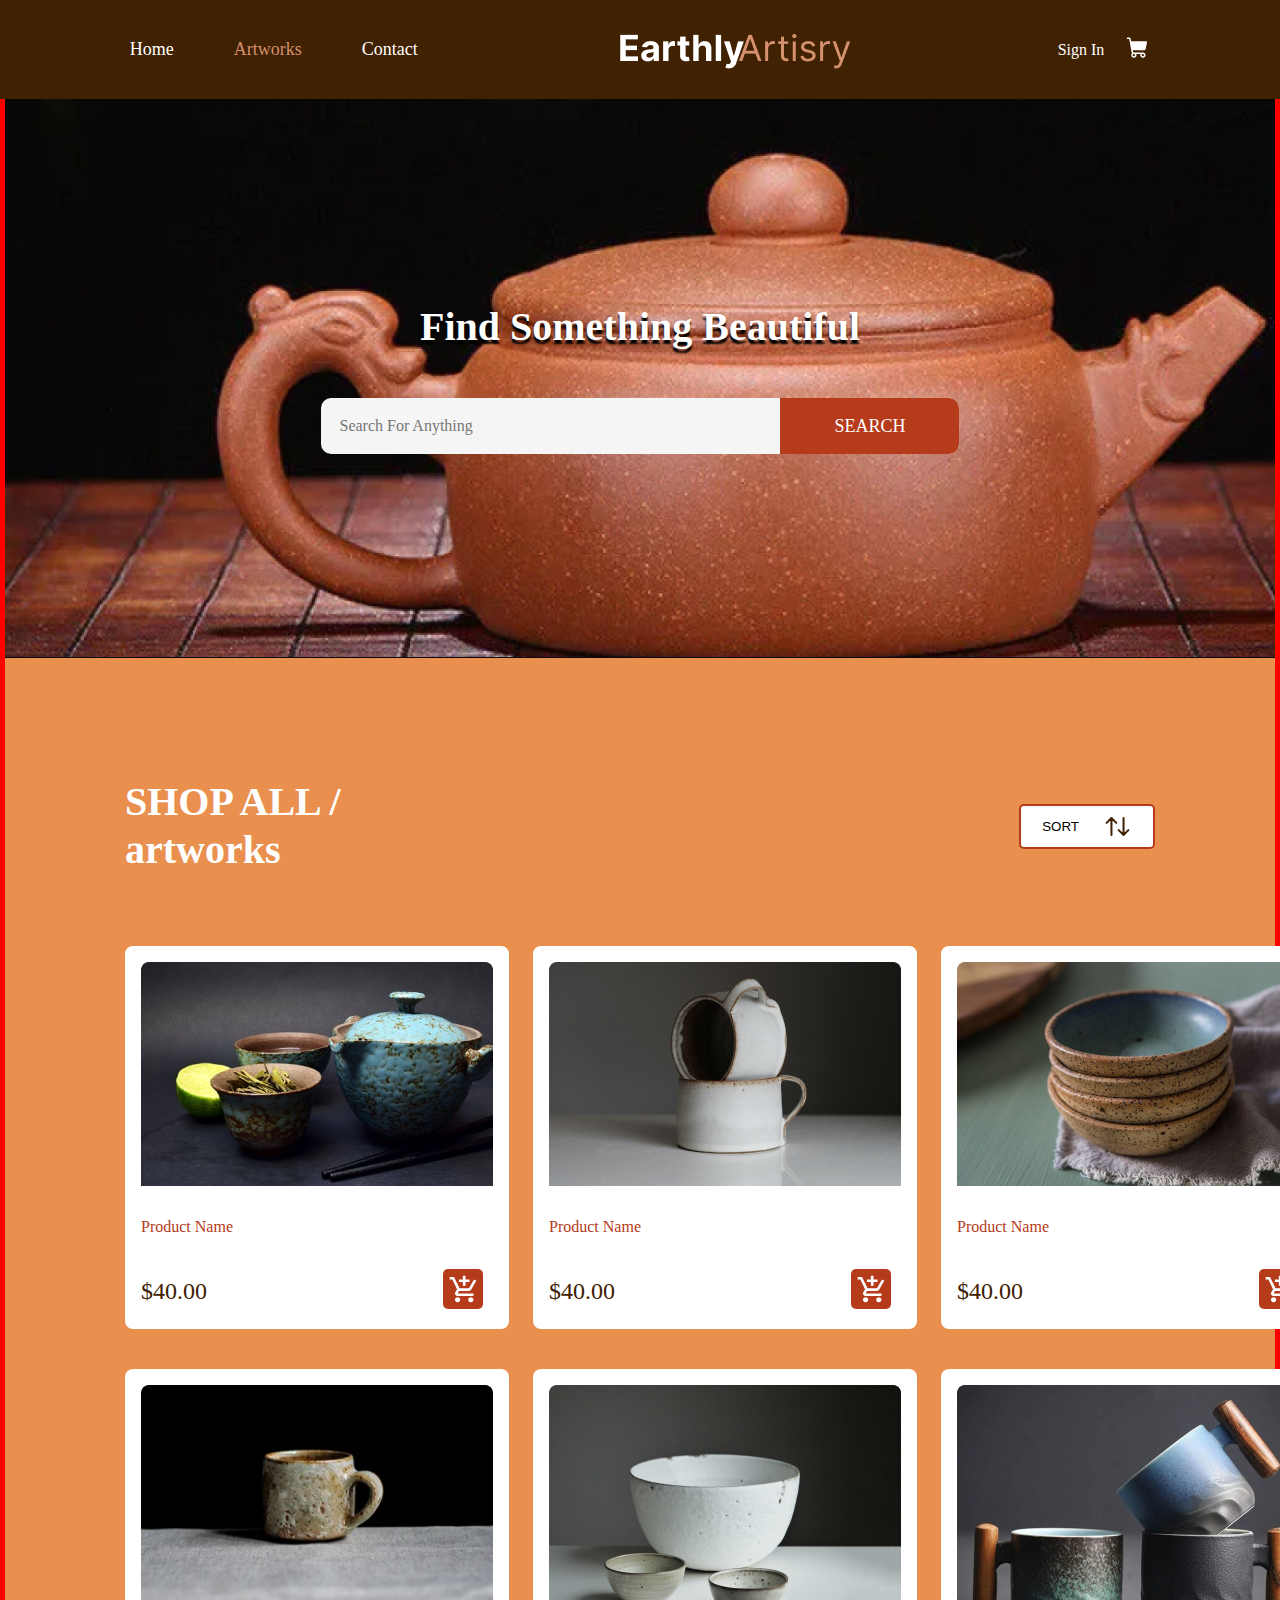
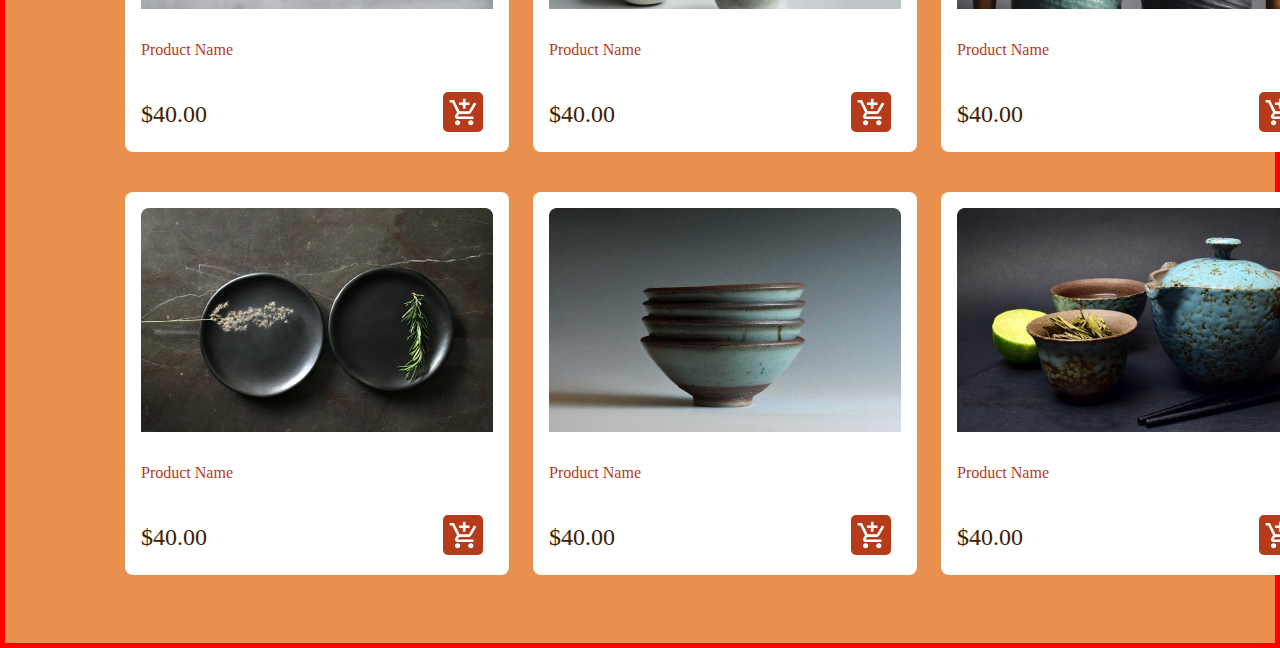
==== html/about.html @ 0e56a472 "later" ====
<!DOCTYPE html>
<html lang="en">
<head>
    <meta charset="UTF-8">
    <meta name="viewport" content="width=device-width, initial-scale=1.0">
    <title>Final assignment</title>
    <link rel="stylesheet" href="contact.html">
    <link rel="stylesheet" href="about.html">
    <link rel="stylesheet" href="../css/reset.css">
    <link rel="stylesheet" href="../css/styleshit.css">
    <link rel="stylesheet" href="../css/style.css">
    <link rel="stylesheet" href="../css/laptop.css">
    <link rel="stylesheet" href="../css/tablet.css">
    <link rel="stylesheet" href="../css/mobile.css">
</head>
<body>
    <div class="container">
        <!-- header  -->
        <header>
            <img class="header_icon" src="../image/charm_menu-hamburger.svg" alt="">
            <img class="header_icon1" src="../image/iconoir_xmark.svg" alt="">
             <nav class="header_nav">
            <ul class="header_ul">
                <li><a class="no_acteve" href="index.html">Home</a></li>
                <li><a class="acteve"  href="about.html">Artworks</a></li>
                <li><a class="no_acteve" href="contact.html">Contact</a></li>
            </ul>
            </nav>
            <a href="index.html">
                <img src="../image/logo.png" alt="">
            </a>
            <div class="header_div">
            <button class="header_button"> <a class="button_a" href="">Sign In</a></button>
            <a href="">
                <img  src="../image/ph_shopping-cart-fill.svg" alt="">
            </a>
            </div>
        </header>
        <!-- section 1 -->
        <section class="about_section1">
            <h2 class="about_section1_h">Find Something Beautiful</h2>
            <form class="about_section1_form" name="form" action="search" submit="" method="dialog">
                <input class="about_section1_input"  type="search" name="search" placeholder="Search For Anything">
                <button class="about_section1_button">SEARCH</button>
            </form>

        </section>
        <!-- section 2 -->
        <section  class="about_section2">
            <div class="about_section2_main_div">
            <h3 class="about_section2_h" >SHOP ALL / artworks</h3>
            <button class="about_section2_button">SORT <img src="../image/tabler_arrows-sort.svg" alt=""></button>
            </div>
            <div class="about_section2_divsection1">
                <div class="about_section2_div">
               <img src="../image/Rectangle 102.png" alt="">
               <h4 class="about_section2_h4">Product Name</h4>
               <figure class="about_section2_figure">
                <p class="about_section2_p">$40.00</p>
                <button class="about_section2_button1"><img src="../image/material-symbols_add-shopping-cart.svg" alt=""></button>
               </figure>
               </div>
               <div class="about_section2_div">
                <img src="../image/Rectangle 102 (1).png" alt="">
                <h4 class="about_section2_h4">Product Name</h4>
                <figure class="about_section2_figure">
                 <p class="about_section2_p">$40.00</p>
                 <button class="about_section2_button1"><img src="../image/material-symbols_add-shopping-cart.svg" alt=""></button>
                </figure>
                </div>
                <div class="about_section2_div">
                    <img src="../image/Rectangle 102 (2).png" alt="">
                    <h4 class="about_section2_h4">Product Name</h4>
                    <figure class="about_section2_figure">
                     <p class="about_section2_p">$40.00</p>
                     <button class="about_section2_button1"><img src="../image/material-symbols_add-shopping-cart.svg" alt=""></button>
                    </figure>
                    </div>
            </div>
            <div class="about_section2_divsection1">
                <div class="about_section2_div">
                    <img src="../image/Rectangle 102 (3).png" alt="">
                    <h4 class="about_section2_h4">Product Name</h4>
                    <figure class="about_section2_figure">
                     <p class="about_section2_p">$40.00</p>
                     <button class="about_section2_button1"><img src="../image/material-symbols_add-shopping-cart.svg" alt=""></button>
                    </figure>
                    </div>
                    <div class="about_section2_div">
                        <img src="../image/Rectangle 102 (4).png" alt="">
                        <h4 class="about_section2_h4">Product Name</h4>
                        <figure class="about_section2_figure">
                         <p class="about_section2_p">$40.00</p>
                         <button class="about_section2_button1"><img src="../image/material-symbols_add-shopping-cart.svg" alt=""></button>
                        </figure>
                        </div>
                        <div class="about_section2_div">
                            <img src="../image/Rectangle 102 (5).png" alt="">
                            <h4 class="about_section2_h4">Product Name</h4>
                            <figure class="about_section2_figure">
                             <p class="about_section2_p">$40.00</p>
                             <button class="about_section2_button1"><img src="../image/material-symbols_add-shopping-cart.svg" alt=""></button>
                            </figure>
                            </div>
            </div>
            <div class="about_section2_divsection1">
                <div class="about_section2_div">
                    <img src="../image/Rectangle 102 (6).png" alt="">
                    <h4 class="about_section2_h4">Product Name</h4>
                    <figure class="about_section2_figure">
                     <p class="about_section2_p">$40.00</p>
                     <button class="about_section2_button1"><img src="../image/material-symbols_add-shopping-cart.svg" alt=""></button>
                    </figure>
                    </div>
                    <div class="about_section2_div">
                        <img src="../image/Rectangle 102 (7).png" alt="">
                        <h4 class="about_section2_h4">Product Name</h4>
                        <figure class="about_section2_figure">
                         <p class="about_section2_p">$40.00</p>
                         <button class="about_section2_button1"><img src="../image/material-symbols_add-shopping-cart.svg" alt=""></button>
                        </figure>
                        </div>
                        <div class="about_section2_div">
                            <img src="../image/Rectangle 102 (8).png" alt="">
                            <h4 class="about_section2_h4">Product Name</h4>
                            <figure class="about_section2_figure">
                             <p class="about_section2_p">$40.00</p>
                             <button class="about_section2_button1"><img src="../image/material-symbols_add-shopping-cart.svg" alt=""></button>
                            </figure>
                            </div>
            
            
        </section>
    </div>
</body>
</html>
---- css/style.css ----
.container{
    max-width: 1440px;
    width: 100%;
    margin: auto;
    border: 5px solid red;
}
/* header  */
header{
    display: flex;
width: 100%;
background: #402101;
backdrop-filter: blur(4px);
justify-content: center;
align-items: center;
padding: 26px 120px;
gap: 279px;
position: fixed;
left: 50%;
transform: translateX(-50%);
top: 0;
max-width: inherit;
width: inherit;
z-index: 5;
}
.header_icon{
    display: none;
}
.header_icon1{
    display: none;
}

.header_nav{
    display: flex;
}
.header_ul{
    display: flex;
    column-gap: 60px;
}
.acteve{
    color: #D5906E;
font-family: Inter;
font-size: 18px;
font-style: normal;
font-weight: 400;
line-height: normal;
}
.no_acteve{
    color: #FFF;
font-family: Inter;
font-size: 18px;
font-style: normal;
font-weight: 400;
line-height: normal;
}
.header_div{
    display: flex;
    align-items: center;
    column-gap: 16px;
}
.header_button{
    border: none;
    background: #402101;
backdrop-filter: blur(4px);
}
.button_a{
    color: #FFF;
font-family: Inter;
font-size: 16px;
font-style: normal;
font-weight: 400;
line-height: normal;
}
/* section 1 */
.section1{
    margin-top: 93px;
    background-image: url(../image/cover1.png);
    width: 100%;
    height: 560px;
    display: flex;
    align-items: center;
    justify-content: center;
    flex-direction: column;
    row-gap: 60px;
}
.section_h{
    color: #FFF;
text-shadow: 4px 4px 2px #581504;
font-family: Inter;
font-size: 40px;
font-style: normal;
font-weight: 700;
line-height: 48px; /* 120% */
}
.section_button{
    display: flex;
width: 168px;
height: 48px;
padding: 12px 45px;
border-radius: 10px;
border: 2px solid #B53B1B;
background: #FFF;
box-shadow: 0px 4px 4px 0px #581504;
color: #B53B1B;
font-family: Inter;
font-size: 16px;
font-style: normal;
font-weight: 400;
line-height: 24px; /* 150% */
}
/* section 2 */
.section2{
    display: flex;
width: 100%;
height: 664px;
padding: 120px 426px;
justify-content: center;
align-items: center;
flex-shrink: 0;
background: #EA904F;
flex-direction: column;
gap: 24px;
}
.section2_main_div{
    display: flex;
    gap: 24px;
}
.section2_div{
    display: flex;
    position: relative;
    justify-content: center;
    align-items: center;
    column-gap: 24px;
}
.section2_button{
    position: absolute;
    display: inline-flex;
    padding: 8px 30px;
    justify-content: center;
    /* align-items: center; */
    border: none;
    border-radius: 8px;
    background: #FFF;
    color: #B53B1B;
    font-family: Inter;
    font-size: 18px;
    font-style: normal;
    font-weight: 700;
    line-height: 26px; 
}
.section_div1{
    display: flex;
    gap: 24px;
}
/* section 3 */
.section3{
    width: 100%;
    height: 642px;
    flex-shrink: 0;
    background: #402101;
    padding: 120px;
    
}
.section3_main_div{
    display: flex;
    column-gap: 24px;
    margin-top: 40px;
}
.section3_main_h{
    color: #FFF;
font-family: Inter;
font-size: 40px;
font-style: normal;
font-weight: 700;
line-height: 48px;
display: flex; 
justify-content: center;
}
.section3_div{
    display: flex;
width: 282px;
padding: 16px;
flex-direction: column;
justify-content: center;
align-items: flex-start;
gap: 16px;
border-radius: 8px;
background: #FFF;
}
.section3_h{
    color: #B53B1B;
font-family: Inter;
font-size: 18px;
font-style: normal;
font-weight: 700;
line-height: 26px;
}
.section3_figure{
    display: flex;
    justify-content: center;
    align-items: center;
    column-gap: 132px;
}
.section3_p{
    color: #B53B1B;
font-family: Inter;
font-size: 16px;
font-style: normal;
font-weight: 400;
line-height: 19px;
display: inline-flex; 
}
.section3_button{
    display: inline-flex;
padding: 6px 19px;
border-radius: 8px;
background: #B53B1B;
border: none;
color: #FFF;
font-family: Inter;
font-size: 12px;
font-style: normal;
font-weight: 400;
line-height: 20px; 
}
/* section 4 */
.section4{
    background-image:url(../image/Rectangle\ 98.png) ;
    width: 100%;
    height: 480px;
    display: flex;
    align-items: center;
    justify-content: center;
    flex-direction: column;
    row-gap: 56px;
}
.section4_h{
    color: #FFF;
text-shadow: 0px 4px 4px #402101;
font-family: Inter;
font-size: 40px;
font-style: normal;
font-weight: 700;
line-height: normal;
}
.section4_form{
    display: flex;
    align-items: center;
}
.section4_input{
    display: flex;
width: 331px;
height: 56px;
padding: 19px 208px 18px 16px;
align-items: center;
    border-radius: 10px 0px 0px 10px;
    background: #D5906E;
    border: none;
}
.section4_button{
    display: flex;
    height: 56px;
    padding: 17px 25px 17px 26px;
    justify-content: center;
    align-items: center;
    border-radius: 0px 10px 10px 0px;
    background: #FFF;
    border: none;
}
/* footer  */
footer{
    display: inline-flex;
    width: 100%;
padding: 80px 120px;
justify-content: center;
align-items: flex-start;
gap: 311px;
background: #402101;
}
.footer_h{
    color: #FFF;
font-family: Inter;
font-size: 18px;
font-style: normal;
font-weight: 400;
line-height: 26px;
}
.footer_li_a{
    color: #FFF;
font-family: Rubik;
font-size: 16px;
font-style: normal;
font-weight: 300;
line-height: 24px; 
column-gap: 16px;
}
.logo_div{
    margin-top: 32px;
    gap: 24px;
}
.location_ul{
    display: flex;
    flex-direction: column;
    justify-content: center;
    gap: 19px;
}
.footer_ul_li{
    color: #FFF;
    font-family: Rubik;
    font-size: 16px;
    font-style: normal;
    font-weight: 300;
    line-height: 24px;  
}
/* about html  */
/* section 1 */
.about_section1{
    background-image: url(../image/Rectangle\ 107.png);
    width: 100%;
    height: 560px;
    margin-top: 93px;
    display: flex;
    align-items: center;
    justify-content: center;
    flex-direction: column;
    row-gap: 47px;

}
.about_section1_h{
    color: #FFF;
text-shadow: 0px 4px 2px #000;
font-family: Inter;
font-size: 40px;
font-style: normal;
font-weight: 700;
line-height: 48px; 
}
.about_section1_form{
    display: flex;
height: 56px;
padding-left: 16px;
justify-content: flex-end;
align-items: center;
gap: 239px;
border-radius: 10px;
background: #F5F5F5;
}
.about_section1_input{
    border: none;
    background: #F5F5F5;
    color: rgba(213, 144, 110, 0.52);
    font-family: Inter;
    font-size: 16px;
    font-style: normal;
    font-weight: 400;
    line-height: 24px; 
}
.about_section1_button{
    display: flex;
height: 56px;
padding: 15px 53px 15px 54px;
justify-content: center;
align-items: center;
border-radius: 0px 10px 10px 0px;
background: #B53B1B;
border: none;
color: #FFF;
font-family: Inter;
font-size: 18px;
font-style: normal;
font-weight: 400;
line-height: 26px;
}
/* section 2 */
.about_section2{
    width: 100%;
    height: 1585px;
    padding: 120px;
    /* flex-direction: column;
    justify-content: center;
    align-items: center; */
    background: #EA904F;
    gap: 24px;
}
.about_section2_divsection1{
    display: flex;
    column-gap: 24px;
    margin-top: 40px;
}

.about_section2_main_div{
    display: flex;
    justify-content: center;
    align-items: center;
    column-gap: 631px;
    margin-bottom: 72px;
}
.about_section2_h{
    color: #FFF;
font-family: Inter;
font-size: 40px;
font-style: normal;
font-weight: 700;
line-height: 48px; 
}
.about_section2_button{
    display: flex;
width: 160px;
height: 45px;
padding: 8px 21px;
justify-content: center;
align-items: center;
column-gap: 24px;
border-radius: 5px;
border: 2px solid #B53B1B;
background: #FFF;
}
.about_section2_div{
    display: flex;
width: 384px;
padding: 16px;
flex-direction: column;
justify-content: center;
align-items: flex-start;
gap: 16px;
border-radius: 8px;
background: #FFF;
}
.about_section2_h4{
    color: #B53B1B;
font-family: Inter;
font-size: 16px;
font-style: normal;
font-weight: 400;
line-height: normal;
margin-top: 16px;
}
.about_section2_figure{
    display: flex;
    align-items: center;
    margin-top: 16px;
    column-gap: 230px;
}
.about_section2_p{
    color: #402101;
    font-family: Inter;
    font-size: 24px;
    font-style: normal;
    font-weight: 400;
    line-height: 32px;
}
.about_section2_button1{
    background: none;
    border: none;
}
---- css/laptop.css ----
@media( max-width: 1419px){
    header{
        gap:250px;
        padding: 26px 90px;
    }
}
@media( max-width: 1340px){
    header{
        gap:200px;
        padding: 26px 32px;
    }
    .section3{
        overflow-x: scroll;
    }
    footer{
        gap: 200px;
        padding: 80px 32px;
    }
}
@media( max-width: 1088px){
    header{
        gap: 170px;
    }
}

@media( max-width: 1025px){
   header{
    gap: 159px;
    padding: 26px 32px;
   }
}
@media( max-width: 1003px){
    header{
        gap: 80px;
    }
    footer{
        gap: 80px;
      
    }
}
@media( max-width: 864px){
    .header_nav{
        display: none;
        
    }
    .header_icon{
        display: flex;
    }
.section2{
    padding: 120px 280px;
}
}
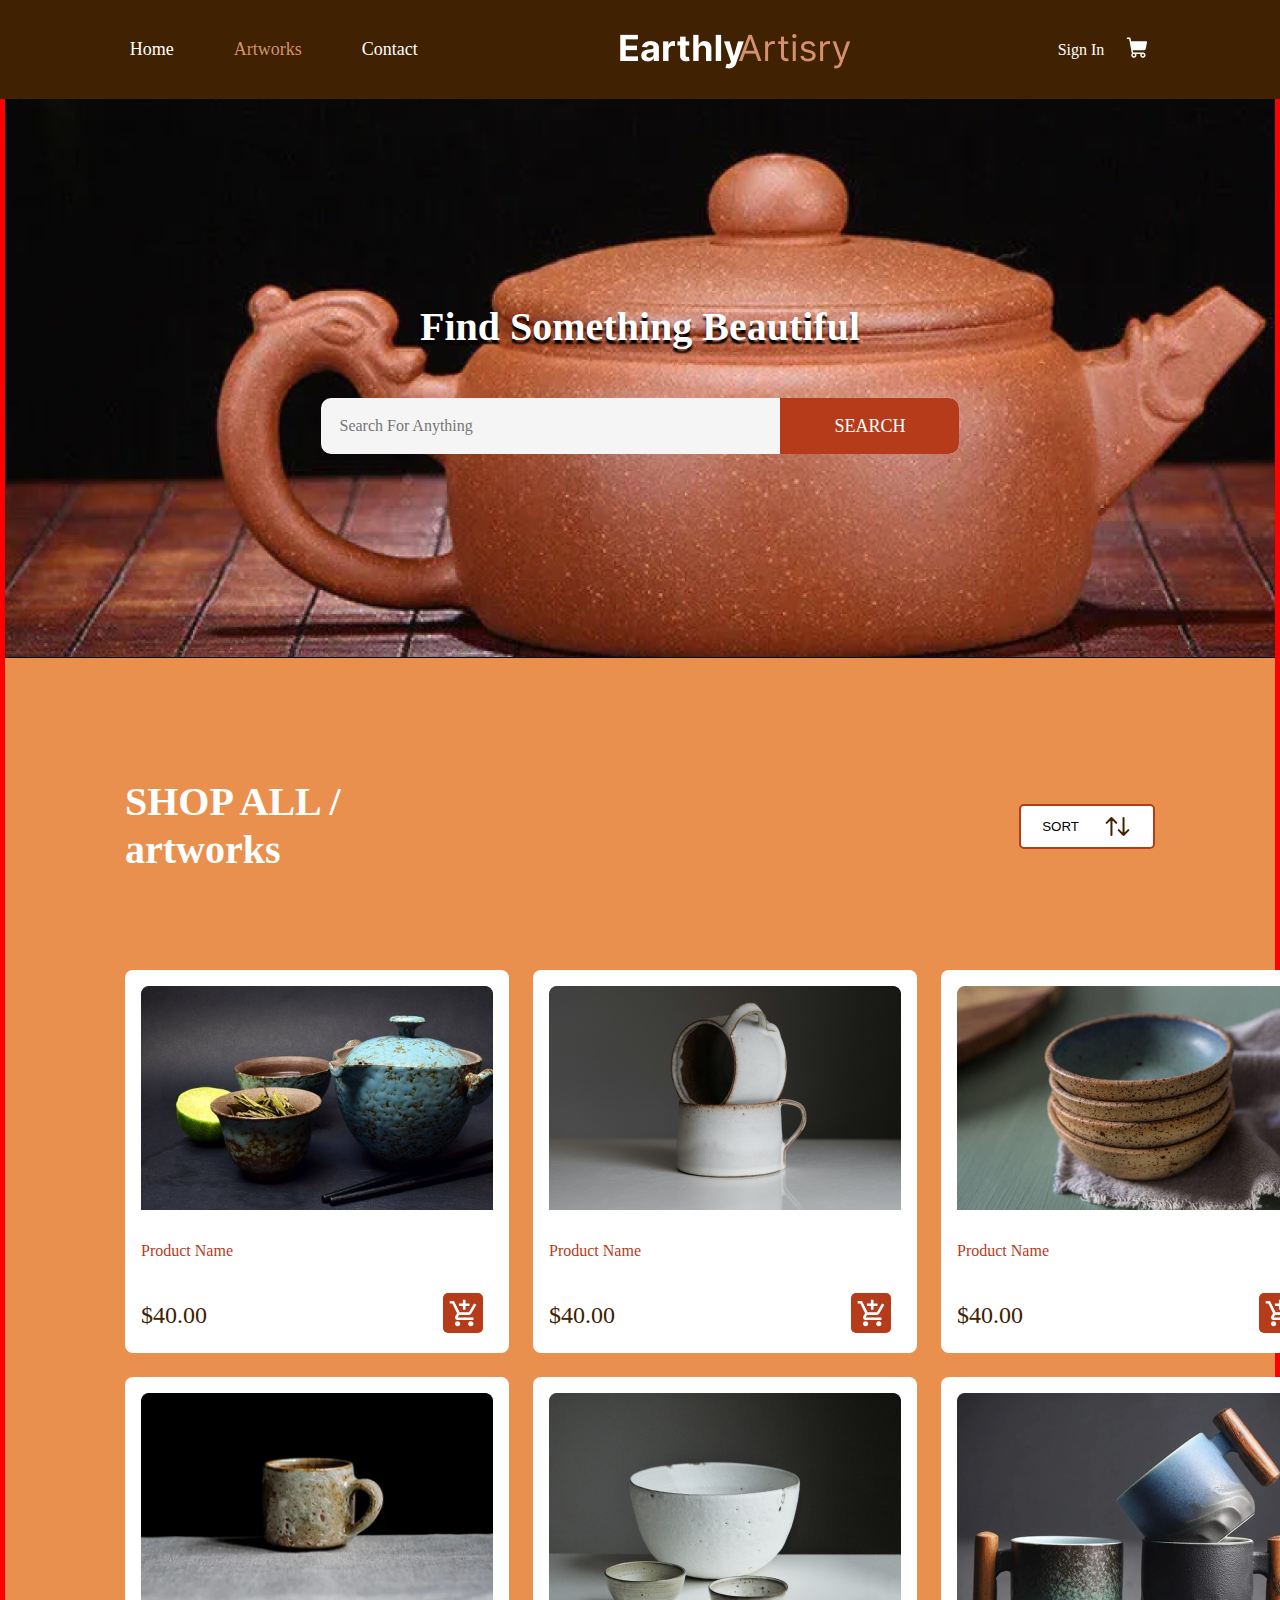
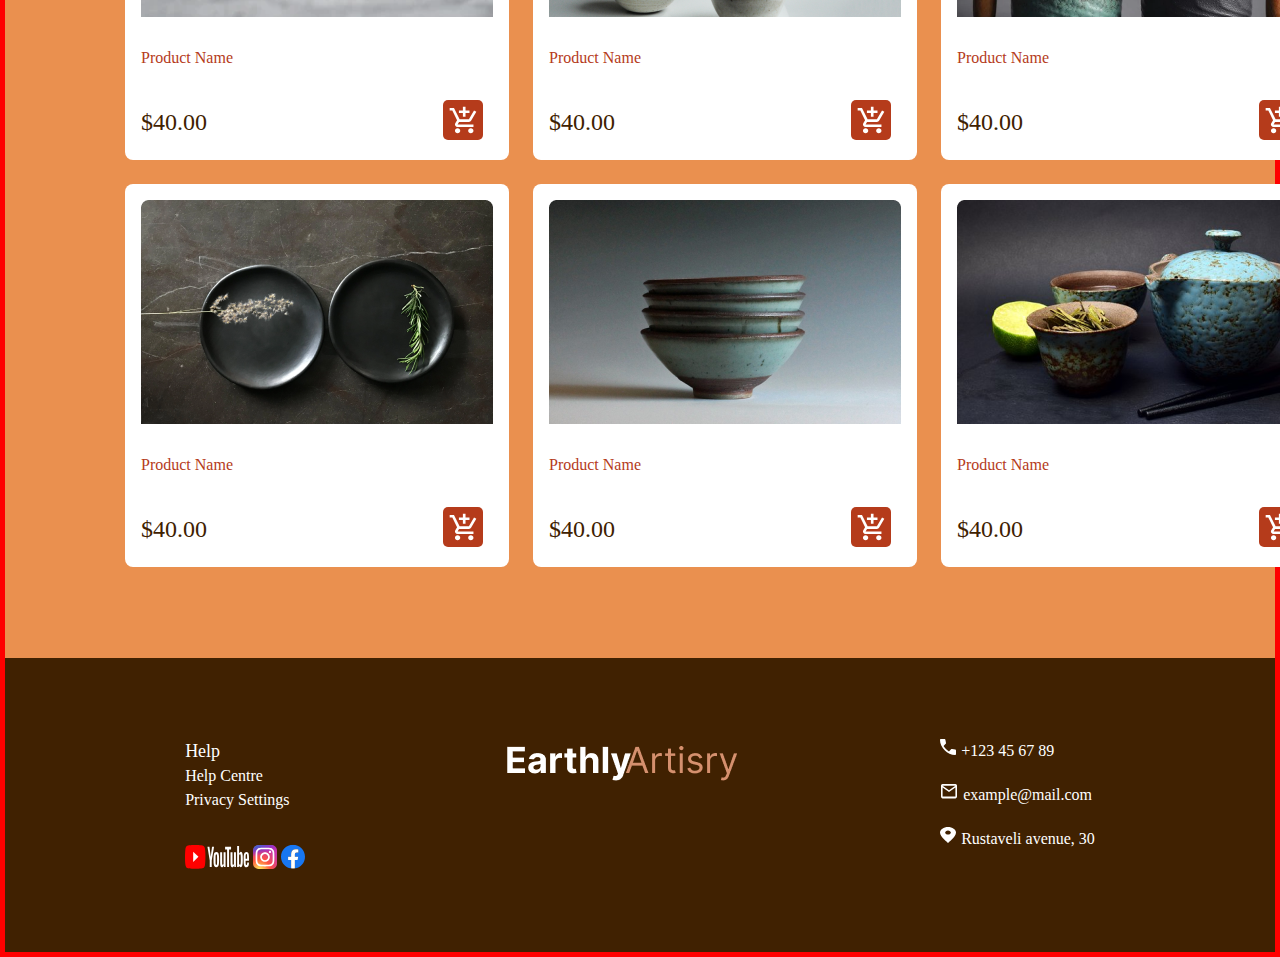
==== commit ed50c3ca: "later" ====
--- a/html/about.html
+++ b/html/about.html
@@ -4,6 +4,7 @@
     <meta charset="UTF-8">
     <meta name="viewport" content="width=device-width, initial-scale=1.0">
     <title>Final assignment</title>
+    <link rel="icon" href="../image/Rectangle 104.png">
     <link rel="stylesheet" href="contact.html">
     <link rel="stylesheet" href="about.html">
     <link rel="stylesheet" href="../css/reset.css">
@@ -128,9 +129,35 @@
                              <button class="about_section2_button1"><img src="../image/material-symbols_add-shopping-cart.svg" alt=""></button>
                             </figure>
                             </div>
+                            
+                            
+                            
             
             
         </section>
+        <!-- footer -->
+        <footer>
+            <div>
+            <h3 class="footer_h">Help</h3>
+            <ul >
+                <li><a href="" class="footer_li_a">Help Centre</a></li>
+                <li><a href="" class="footer_li_a">Privacy Settings</a></li>
+            </ul>
+            <div class="logo_div">
+            <a href="https://www.youtube.com/" target="_blank"><img src="../image/logos_youtube.svg" alt=""></a>
+            <a href="https://www.instagram.com/" target="_blank"><img src="../image/skill-icons_instagram.svg" alt=""></a>
+           <a href="https://www.facebook.com/" target="_blank"> <img src="../image/logos_facebook.svg" alt=""></a>
+        </div>
+    </div>
+        <img src="../image/logo.png" alt="">
+        <div class="footer_button_div">
+            <ul class="location_ul">
+                <li class="footer_ul_li"><a href=""><img src="../image/Frame 130.svg" alt=""></a>   +123 45 67  89</li>
+                <li class="footer_ul_li "><a href=""><img src="../image/Frame 129.svg" alt=""></a>    example@mail.com</li>
+                <li class="footer_ul_li"><a href=""><img src="../image/Frame 128.svg" alt=""></a>    Rustaveli avenue, 30</li>
+            </ul>
+        </div>
+        </footer>
     </div>
 </body>
 </html>--- a/css/style.css
+++ b/css/style.css
@@ -29,9 +29,6 @@
     display: none;
 }
 
-.header_nav{
-    display: flex;
-}
 .header_ul{
     display: flex;
     column-gap: 60px;
@@ -373,20 +370,14 @@
 /* section 2 */
 .about_section2{
     width: 100%;
-    height: 1585px;
+    height: 1600px;
     padding: 120px;
-    /* flex-direction: column;
-    justify-content: center;
-    align-items: center; */
     background: #EA904F;
     gap: 24px;
-}
-.about_section2_divsection1{
-    display: flex;
-    column-gap: 24px;
-    margin-top: 40px;
-}
-
+    display: flex;
+    flex-direction: column;
+    
+}
 .about_section2_main_div{
     display: flex;
     justify-content: center;
@@ -394,6 +385,12 @@
     column-gap: 631px;
     margin-bottom: 72px;
 }
+.about_section2_divsection1{
+    display: flex;
+    column-gap: 24px;
+}
+
+
 .about_section2_h{
     color: #FFF;
 font-family: Inter;
@@ -451,6 +448,133 @@
 .about_section2_button1{
     background: none;
     border: none;
-}
-
-
+
+}
+.number_div{
+    
+    
+ 
+
+}
+/* contact html  */
+.contact_section1{
+    background-image: url(../image/Rectangle\ 108.png);
+    width: 100%;
+    height: 720px;
+    margin-top: 93px;
+    padding: 160px 222px;
+}
+.contact_section1_div{
+   
+width: 500px;
+height: 400px;
+padding: 24px 30px;
+border-radius: 10px;
+border: 1px solid #FFF;
+background: rgba(64, 33, 1, 0.90);
+box-shadow: -1px -1px 4px 0px #FFF;
+
+}
+.contact_section1_h{
+    color: #FFF;
+font-family: Inter;
+font-size: 40px;
+font-style: normal;
+font-weight: 400;
+line-height: 48px; 
+}
+.contact_section1_form{
+    display: flex;
+    flex-direction: column;
+    gap: 32px 60px ;
+    background: none;
+}
+.contact_section1_figure{
+    display: flex;
+    column-gap: 60px;
+    
+}
+.input1{
+    display: flex;
+    width: 190px;
+    padding: 11px 116px 12px 8px;
+    align-items: center;
+    border-radius: 10px;
+    border: 2px solid #FFF;
+    margin-top: 40px;
+    background: rgba(64, 33, 1, 0.90);
+    backdrop-filter: blur(100%);
+}
+.input3{
+    display: block;
+    width: 440px;
+    height: 96px;
+    padding: 8px 372px 71px 8px;
+    align-items: center;
+    border-radius: 10px;
+    border: 2px solid #FFF;
+    background: rgba(64, 33, 1, 0.90);
+    backdrop-filter: blur(100%);
+}
+.contact_section1_button{
+    height: 56px;
+    padding: 19px 42px 18px 43px;
+    border-radius: 10px;
+    background: #FF543E;
+    border: none;
+    color: #FFF;
+    font-family: Inter;
+    font-size: 16px;
+    font-style: normal;
+    font-weight: 400;
+    line-height: 19px; 
+    margin-right: 293px;
+}
+/* section 2 */
+.contact_section2{
+width: 100%;
+height: 648px;
+padding: 120px 324px;
+background: #EA904F;
+display: flex;
+flex-direction: column;
+}
+.contact_section2_h{
+    color: #FFF;
+text-shadow: 0px 4px 4px #000;
+font-family: Inter;
+font-size: 40px;
+font-style: normal;
+font-weight: 700;
+line-height: 48px;
+display: flex;
+justify-content: center;
+}
+.main_contact_section2_div{
+    display: flex;
+    column-gap: 94px;
+}
+.contact_section2_icon_div{
+display: flex;
+flex-direction: column;
+gap: 72px ;
+
+}
+.contact_section2_icon_figure{
+    display: flex;
+    align-items: center;
+    column-gap: 14px;
+    
+}
+h6{
+    color: #FFF;
+font-family: Inter;
+font-size: 16px;
+font-style: normal;
+font-weight: 700;
+line-height: normal;
+}
+.map{
+    width: 560px;
+height: 320px;
+} 
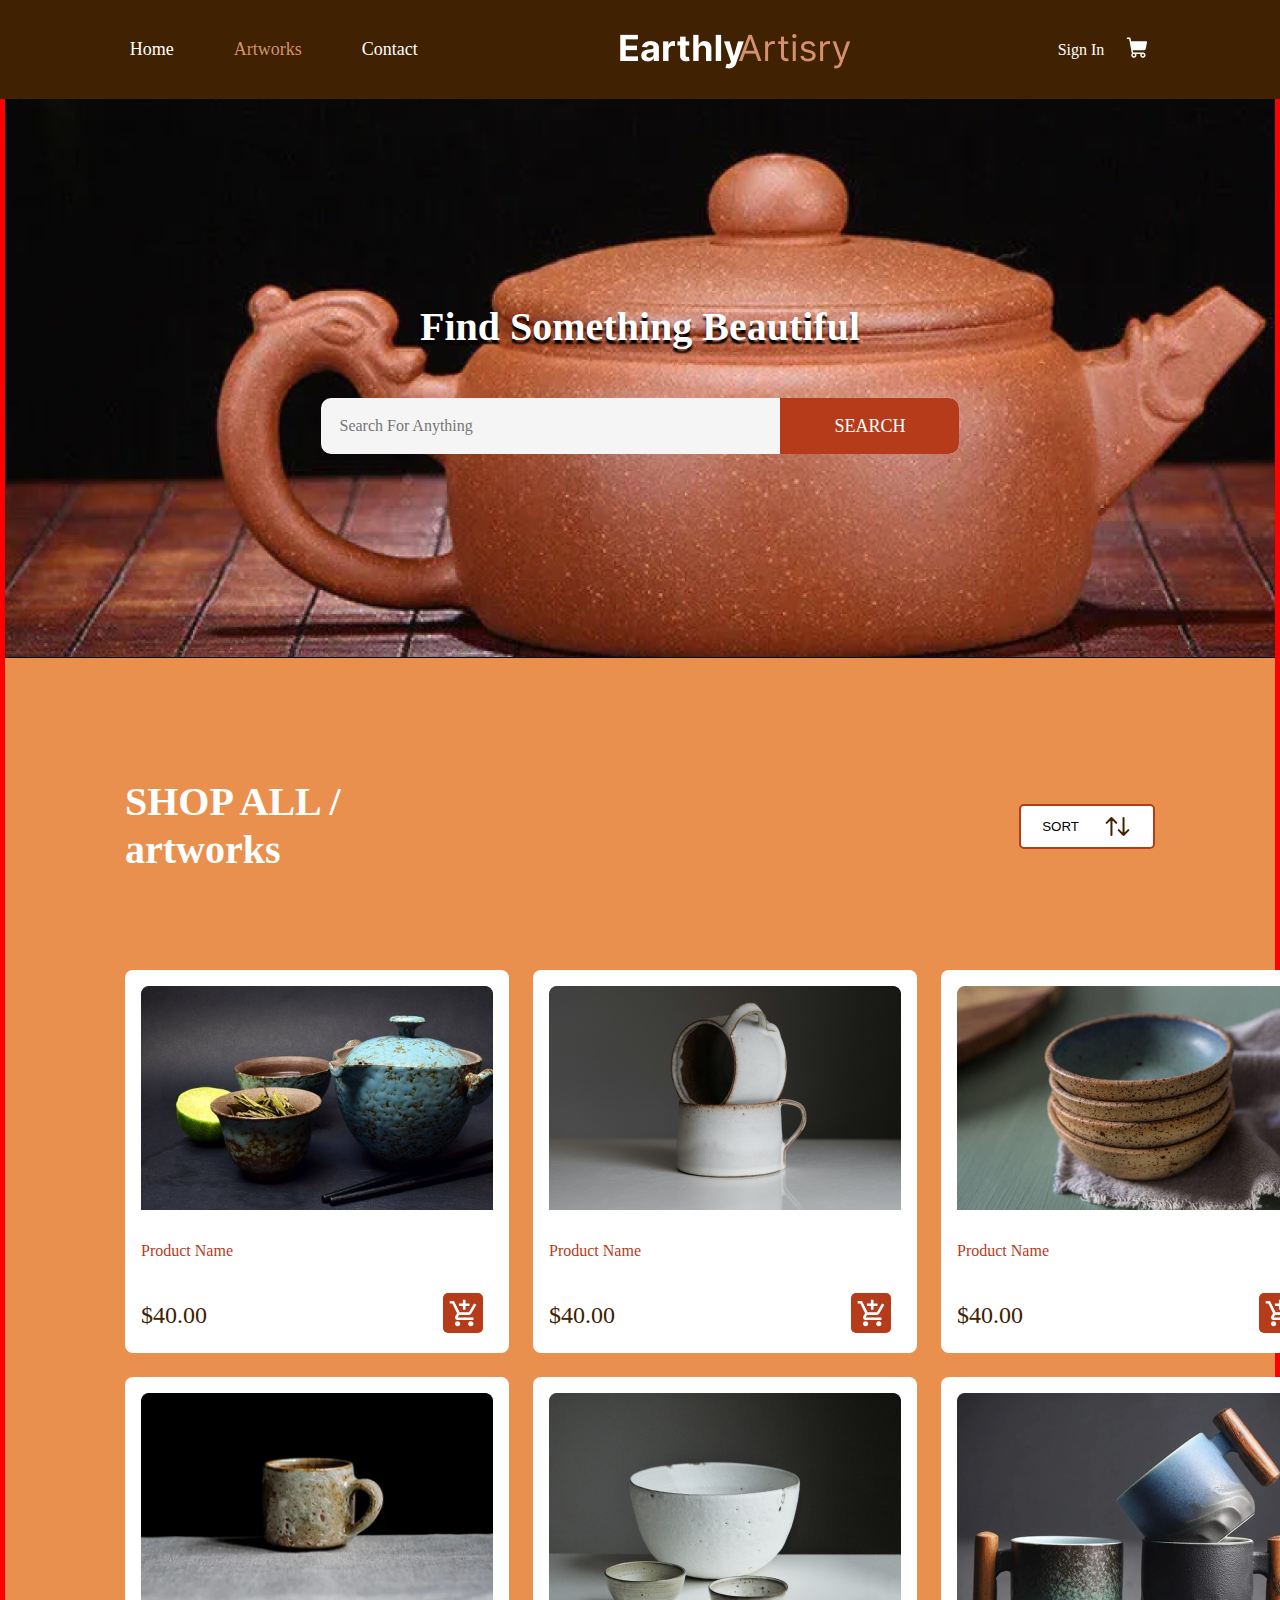
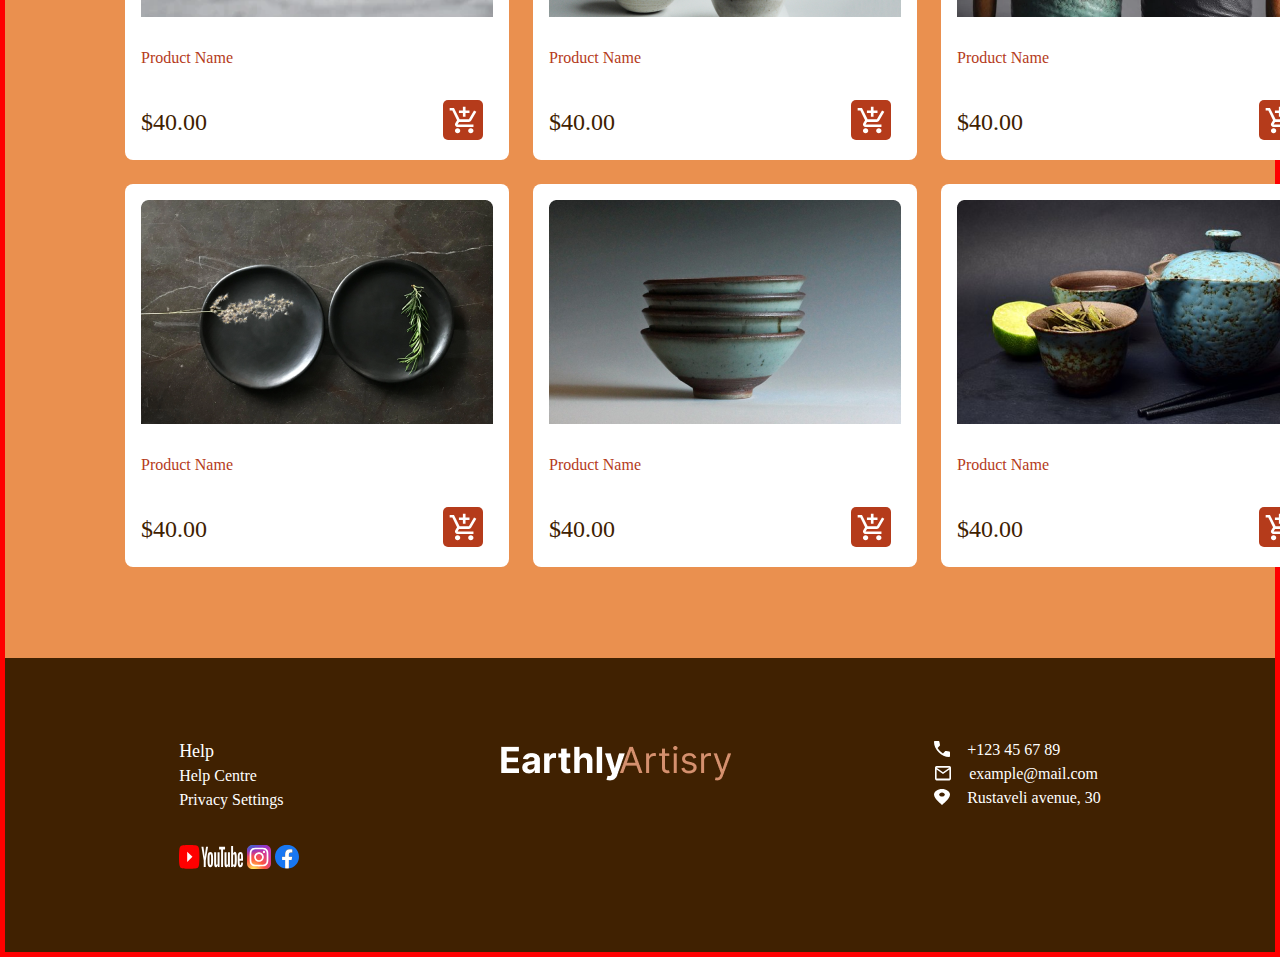
==== commit b5304739: "later" ====
--- a/html/about.html
+++ b/html/about.html
@@ -151,11 +151,19 @@
     </div>
         <img src="../image/logo.png" alt="">
         <div class="footer_button_div">
-            <ul class="location_ul">
-                <li class="footer_ul_li"><a href=""><img src="../image/Frame 130.svg" alt=""></a>   +123 45 67  89</li>
-                <li class="footer_ul_li "><a href=""><img src="../image/Frame 129.svg" alt=""></a>    example@mail.com</li>
-                <li class="footer_ul_li"><a href=""><img src="../image/Frame 128.svg" alt=""></a>    Rustaveli avenue, 30</li>
-            </ul>
+            <figure class="footer_icon_figure"> 
+                <a href=""><img src="../image/Frame 130.svg" alt=""></a>
+                <h5 class="footer_h5">+123 45 67  89</h5>
+            </figure>
+          
+          <figure class="footer_icon_figure"> 
+            <a href=""> <img src="../image/Frame 129.svg" alt=""></a>
+            <h5 class="footer_h5">example@mail.com</h5>
+        </figure>
+           <figure class="footer_icon_figure">
+            <a href=""><img src="../image/Frame 128.svg" alt=""></a>
+            <h5 class="footer_h5">Rustaveli avenue, 30</h5>
+        </figure>
         </div>
         </footer>
     </div>
--- a/css/style.css
+++ b/css/style.css
@@ -133,7 +133,6 @@
     display: inline-flex;
     padding: 8px 30px;
     justify-content: center;
-    /* align-items: center; */
     border: none;
     border-radius: 8px;
     background: #FFF;
@@ -292,15 +291,20 @@
 }
 .logo_div{
     margin-top: 32px;
-    gap: 24px;
-}
-.location_ul{
-    display: flex;
-    flex-direction: column;
-    justify-content: center;
-    gap: 19px;
-}
-.footer_ul_li{
+    column-gap: 24px;
+}
+
+.footer_icon_figure{
+    display: flex;
+    align-items: center;
+    gap: 16px;
+    justify-content:stretch ;
+    font-size: ;
+}
+.footer_img:hover{
+    background-color: #EA904F;
+}
+.footer_h5{
     color: #FFF;
     font-family: Rubik;
     font-size: 16px;
@@ -308,6 +312,8 @@
     font-weight: 300;
     line-height: 24px;  
 }
+
+
 /* about html  */
 /* section 1 */
 .about_section1{
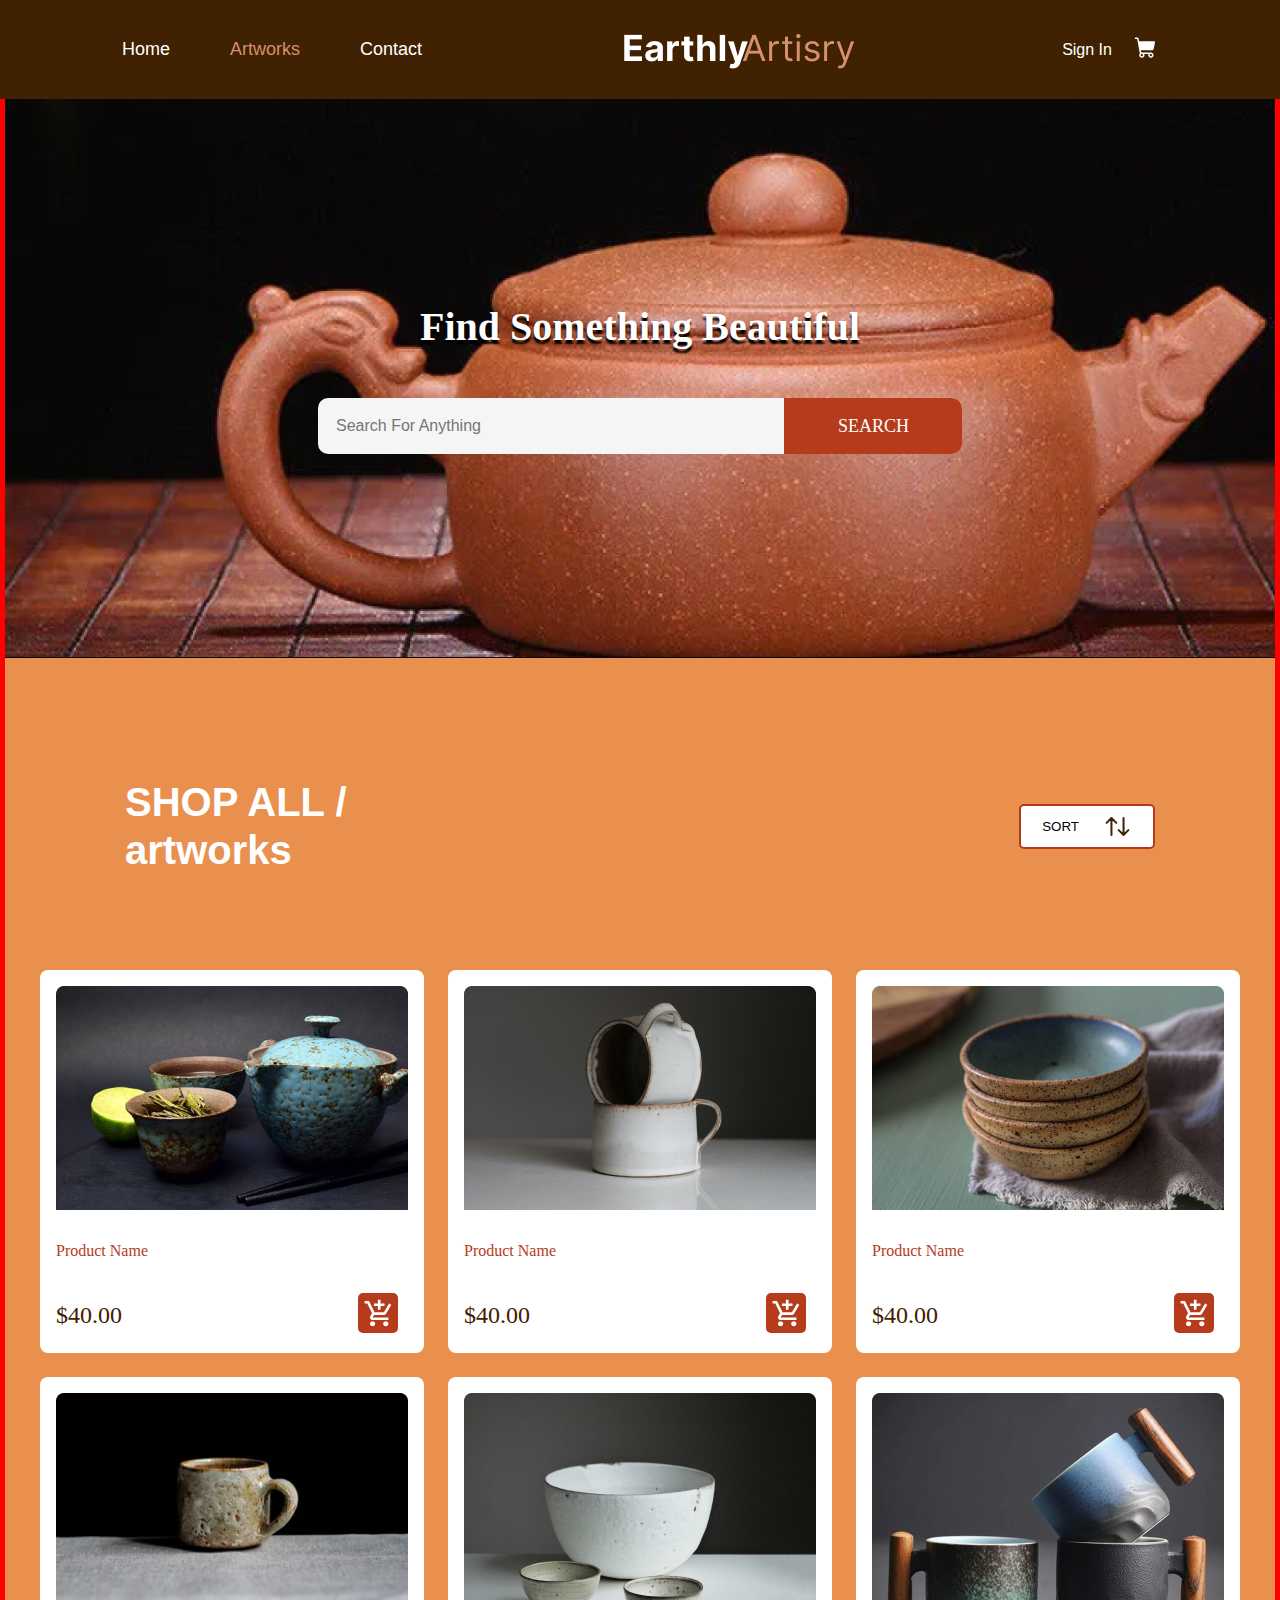
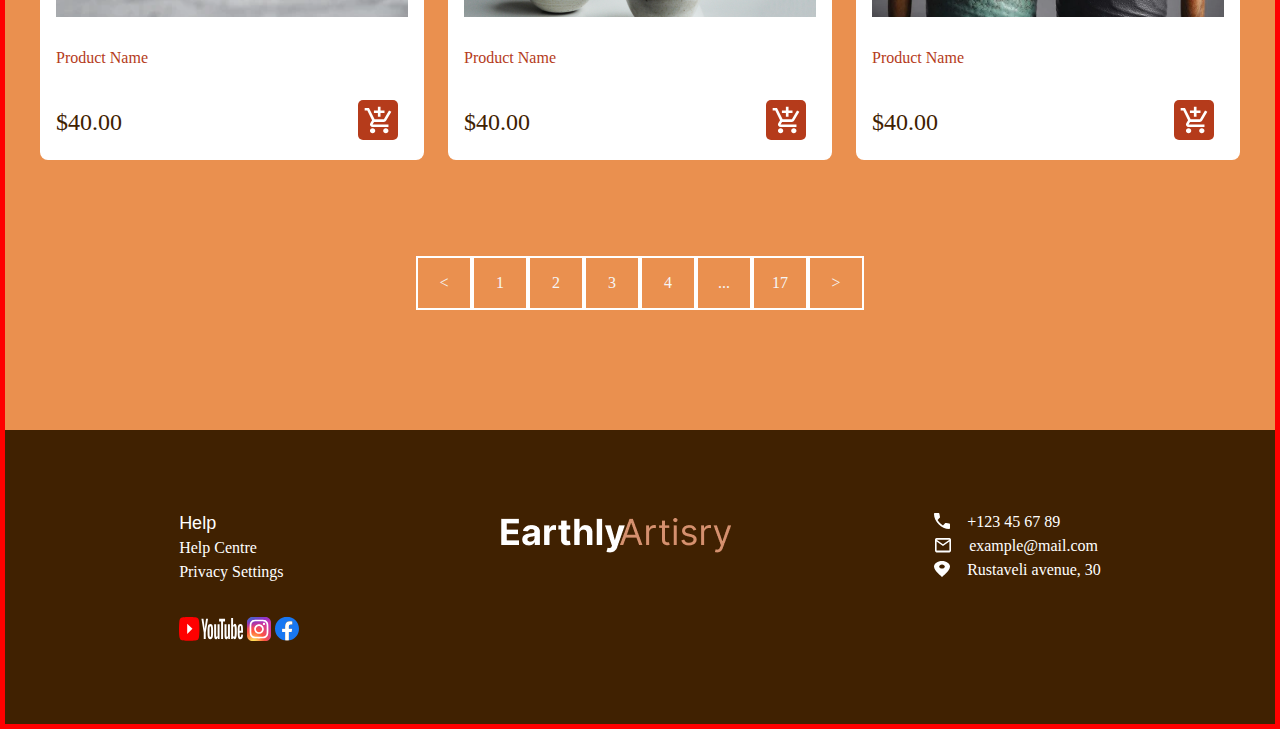
==== commit 64ba8ea1: "later" ====
--- a/html/about.html
+++ b/html/about.html
@@ -20,22 +20,25 @@
         <header>
             <img class="header_icon" src="../image/charm_menu-hamburger.svg" alt="">
             <img class="header_icon1" src="../image/iconoir_xmark.svg" alt="">
-             <nav class="header_nav">
-            <ul class="header_ul">
-                <li><a class="no_acteve" href="index.html">Home</a></li>
-                <li><a class="acteve"  href="about.html">Artworks</a></li>
-                <li><a class="no_acteve" href="contact.html">Contact</a></li>
-            </ul>
+            <nav class="header_nav">
+                <ul class="header_ul">
+                    <li><a class="no_acteve" href="index.html">Home</a></li>
+                    <li><a class="acteve"  href="about.html">Artworks</a></li>
+                    <li><a class="no_acteve" href="contact.html">Contact</a></li>
+                </ul>
             </nav>
-            <a href="index.html">
-                <img src="../image/logo.png" alt="">
-            </a>
-            <div class="header_div">
-            <button class="header_button"> <a class="button_a" href="">Sign In</a></button>
-            <a href="">
-                <img  src="../image/ph_shopping-cart-fill.svg" alt="">
-            </a>
+                <a href="index.html">
+                    <img class="header_main_logo" src="../image/logo.png" alt="">
+                    <img class="header_main_logo1" src="../image/logo (1).png" alt="">
+                </a>
+                <div class="header_div">
+                <button class="header_button"> <a class="button_a" href="">Sign In</a></button>
+                <a href="">
+                    <img class="header_img"  src="../image/ph_shopping-cart-fill.svg" alt="">
+                </a>
             </div>
+            
+    
         </header>
         <!-- section 1 -->
         <section class="about_section1">
@@ -52,6 +55,7 @@
             <h3 class="about_section2_h" >SHOP ALL / artworks</h3>
             <button class="about_section2_button">SORT <img src="../image/tabler_arrows-sort.svg" alt=""></button>
             </div>
+
             <div class="about_section2_divsection1">
                 <div class="about_section2_div">
                <img src="../image/Rectangle 102.png" alt="">
@@ -61,6 +65,7 @@
                 <button class="about_section2_button1"><img src="../image/material-symbols_add-shopping-cart.svg" alt=""></button>
                </figure>
                </div>
+
                <div class="about_section2_div">
                 <img src="../image/Rectangle 102 (1).png" alt="">
                 <h4 class="about_section2_h4">Product Name</h4>
@@ -69,7 +74,8 @@
                  <button class="about_section2_button1"><img src="../image/material-symbols_add-shopping-cart.svg" alt=""></button>
                 </figure>
                 </div>
-                <div class="about_section2_div">
+
+                <div class="about_section2_div coloman_div">
                     <img src="../image/Rectangle 102 (2).png" alt="">
                     <h4 class="about_section2_h4">Product Name</h4>
                     <figure class="about_section2_figure">
@@ -78,6 +84,7 @@
                     </figure>
                     </div>
             </div>
+
             <div class="about_section2_divsection1">
                 <div class="about_section2_div">
                     <img src="../image/Rectangle 102 (3).png" alt="">
@@ -87,6 +94,7 @@
                      <button class="about_section2_button1"><img src="../image/material-symbols_add-shopping-cart.svg" alt=""></button>
                     </figure>
                     </div>
+
                     <div class="about_section2_div">
                         <img src="../image/Rectangle 102 (4).png" alt="">
                         <h4 class="about_section2_h4">Product Name</h4>
@@ -95,7 +103,8 @@
                          <button class="about_section2_button1"><img src="../image/material-symbols_add-shopping-cart.svg" alt=""></button>
                         </figure>
                         </div>
-                        <div class="about_section2_div">
+
+                        <div class="about_section2_div coloman_div">
                             <img src="../image/Rectangle 102 (5).png" alt="">
                             <h4 class="about_section2_h4">Product Name</h4>
                             <figure class="about_section2_figure">
@@ -103,8 +112,9 @@
                              <button class="about_section2_button1"><img src="../image/material-symbols_add-shopping-cart.svg" alt=""></button>
                             </figure>
                             </div>
-            </div>
-            <div class="about_section2_divsection1">
+                        </div>
+
+            <div class="about_section2_divsection1 none_bacground">
                 <div class="about_section2_div">
                     <img src="../image/Rectangle 102 (6).png" alt="">
                     <h4 class="about_section2_h4">Product Name</h4>
@@ -113,7 +123,8 @@
                      <button class="about_section2_button1"><img src="../image/material-symbols_add-shopping-cart.svg" alt=""></button>
                     </figure>
                     </div>
-                    <div class="about_section2_div">
+
+                    <div class="about_section2_div none_bacground">
                         <img src="../image/Rectangle 102 (7).png" alt="">
                         <h4 class="about_section2_h4">Product Name</h4>
                         <figure class="about_section2_figure">
@@ -121,7 +132,8 @@
                          <button class="about_section2_button1"><img src="../image/material-symbols_add-shopping-cart.svg" alt=""></button>
                         </figure>
                         </div>
-                        <div class="about_section2_div">
+
+                        <div class="about_section2_div none_bacground">
                             <img src="../image/Rectangle 102 (8).png" alt="">
                             <h4 class="about_section2_h4">Product Name</h4>
                             <figure class="about_section2_figure">
@@ -129,8 +141,20 @@
                              <button class="about_section2_button1"><img src="../image/material-symbols_add-shopping-cart.svg" alt=""></button>
                             </figure>
                             </div>
-                            
-                            
+                        </div>
+
+                        <div>
+                            <ul class="number_ul">
+                                <li class="number_ul_li"><a class="number_ul_li_a" href=""><</a></li>
+                            <li class="number_ul_li"><a class="number_ul_li_a" href="">1</a></li>
+                            <li class="number_ul_li"><a class="number_ul_li_a"  class="number_ul_li_a"href="">2</a></li>
+                            <li class="number_ul_li"><a class="number_ul_li_a" href="">3</a></li>
+                            <li class="number_ul_li"><a class="number_ul_li_a" href="">4</a></li>
+                            <li class="number_ul_li"><a class="number_ul_li_a" href="">...</a></li>
+                            <li class="number_ul_li"><a class="number_ul_li_a" href="">17</a></li>
+                            <li class="number_ul_li"><a class="number_ul_li_a" href="">></a></li>
+                        </ul>
+                        </div>
                             
             
             
@@ -152,20 +176,21 @@
         <img src="../image/logo.png" alt="">
         <div class="footer_button_div">
             <figure class="footer_icon_figure"> 
-                <a href=""><img src="../image/Frame 130.svg" alt=""></a>
+                <a href=""><img class="footer_img" src="../image/Frame 130.svg" alt=""></a>
                 <h5 class="footer_h5">+123 45 67  89</h5>
             </figure>
           
           <figure class="footer_icon_figure"> 
-            <a href=""> <img src="../image/Frame 129.svg" alt=""></a>
+            <a href=""> <img class="footer_img" src="../image/Frame 129.svg" alt=""></a>
             <h5 class="footer_h5">example@mail.com</h5>
         </figure>
            <figure class="footer_icon_figure">
-            <a href=""><img src="../image/Frame 128.svg" alt=""></a>
+            <a href=""><img class="footer_img" src="../image/Frame 128.svg" alt=""></a>
             <h5 class="footer_h5">Rustaveli avenue, 30</h5>
         </figure>
         </div>
         </footer>
     </div>
+    <script src="../javascript.js"></script>
 </body>
 </html>--- a/css/style.css
+++ b/css/style.css
@@ -28,6 +28,9 @@
 .header_icon1{
     display: none;
 }
+.header_main_logo1{
+    display: none;
+}
 
 .header_ul{
     display: flex;
@@ -35,19 +38,27 @@
 }
 .acteve{
     color: #D5906E;
-font-family: Inter;
+    font-family: 'Inter', sans-serif;
 font-size: 18px;
 font-style: normal;
 font-weight: 400;
 line-height: normal;
 }
+.acteve:hover{
+    color: chartreuse;
+    text-shadow: 1px 1px 1px red;
+}
 .no_acteve{
     color: #FFF;
-font-family: Inter;
+    font-family: 'Inter', sans-serif;
 font-size: 18px;
 font-style: normal;
 font-weight: 400;
 line-height: normal;
+}
+.no_acteve:hover{
+    color: chartreuse;
+    text-shadow: 1px 1px 1px red;
 }
 .header_div{
     display: flex;
@@ -61,11 +72,19 @@
 }
 .button_a{
     color: #FFF;
-font-family: Inter;
+    font-family: 'Inter', sans-serif;
 font-size: 16px;
 font-style: normal;
 font-weight: 400;
 line-height: normal;
+}
+.button_a:hover{
+     color: chartreuse;
+    text-shadow: 1px 1px 1px red;
+}
+.header_img:hover{
+   box-shadow: 5px 5px 5px 3px blue;
+
 }
 /* section 1 */
 .section1{
@@ -78,17 +97,18 @@
     justify-content: center;
     flex-direction: column;
     row-gap: 60px;
-}
-.section_h{
+    background-position: center;
+}
+.section1_h{
     color: #FFF;
 text-shadow: 4px 4px 2px #581504;
-font-family: Inter;
+font-family: 'Inter', sans-serif;
 font-size: 40px;
 font-style: normal;
 font-weight: 700;
-line-height: 48px; /* 120% */
-}
-.section_button{
+line-height: 48px; 
+}
+.section1_button{
     display: flex;
 width: 168px;
 height: 48px;
@@ -102,7 +122,12 @@
 font-size: 16px;
 font-style: normal;
 font-weight: 400;
-line-height: 24px; /* 150% */
+line-height: 24px;
+}
+.section1_button:hover{
+    animation-delay: initial;
+    box-shadow:3px 3px 3px #B53B1B;
+    text-shadow:2px 2px 2px red;
 }
 /* section 2 */
 .section2{
@@ -121,6 +146,15 @@
     display: flex;
     gap: 24px;
 }
+.hover_img{
+    width: 282px;
+height: 200px;
+}
+.hover_img:hover{
+    box-shadow:5px 5px 5px blue;
+    border-radius: 24px;
+
+}
 .section2_div{
     display: flex;
     position: relative;
@@ -137,11 +171,15 @@
     border-radius: 8px;
     background: #FFF;
     color: #B53B1B;
-    font-family: Inter;
+    font-family: 'Inter', sans-serif;
     font-size: 18px;
     font-style: normal;
     font-weight: 700;
     line-height: 26px; 
+}
+.section2_button:hover{
+    box-shadow:3px 3px 3px #B53B1B;
+    text-shadow:2px 2px 2px red;
 }
 .section_div1{
     display: flex;
@@ -163,14 +201,22 @@
 }
 .section3_main_h{
     color: #FFF;
-font-family: Inter;
+    font-family: 'Inter', sans-serif;
 font-size: 40px;
 font-style: normal;
 font-weight: 700;
 line-height: 48px;
 display: flex; 
 justify-content: center;
-}
+animation-name: backgrounCOlor;
+animation-duration: 3s;
+transition-timing-function: ease-in;
+    animation-iteration-count: infinite;
+}
+@keyframes backgrounCOlor{
+    0%{color: blue;}
+    100%{color: red;}
+    } 
 .section3_div{
     display: flex;
 width: 282px;
@@ -182,9 +228,12 @@
 border-radius: 8px;
 background: #FFF;
 }
+.section3_div:hover{
+    box-shadow:4px 4px 4px blue;
+}
 .section3_h{
     color: #B53B1B;
-font-family: Inter;
+    font-family: 'Inter', sans-serif;
 font-size: 18px;
 font-style: normal;
 font-weight: 700;
@@ -198,7 +247,7 @@
 }
 .section3_p{
     color: #B53B1B;
-font-family: Inter;
+    font-family: 'Inter', sans-serif;
 font-size: 16px;
 font-style: normal;
 font-weight: 400;
@@ -212,11 +261,16 @@
 background: #B53B1B;
 border: none;
 color: #FFF;
-font-family: Inter;
+font-family: 'Inter', sans-serif;
 font-size: 12px;
 font-style: normal;
 font-weight: 400;
 line-height: 20px; 
+}
+.section3_button:hover{
+    color: #EA904F;
+    box-shadow: 2px 2px  #402101;
+    text-shadow: 1px 1px 1px green;
 }
 /* section 4 */
 .section4{
@@ -227,12 +281,14 @@
     align-items: center;
     justify-content: center;
     flex-direction: column;
+    object-fit: cover;
+    background-position: center;
     row-gap: 56px;
 }
 .section4_h{
     color: #FFF;
 text-shadow: 0px 4px 4px #402101;
-font-family: Inter;
+font-family: 'Inter', sans-serif;
 font-size: 40px;
 font-style: normal;
 font-weight: 700;
@@ -241,6 +297,7 @@
 .section4_form{
     display: flex;
     align-items: center;
+    justify-content: center;
 }
 .section4_input{
     display: flex;
@@ -262,6 +319,9 @@
     background: #FFF;
     border: none;
 }
+.section4_button:hover{
+    text-shadow: 2px 2px 2px blueviolet;
+}
 /* footer  */
 footer{
     display: inline-flex;
@@ -274,7 +334,7 @@
 }
 .footer_h{
     color: #FFF;
-font-family: Inter;
+    font-family: 'Inter', sans-serif;
 font-size: 18px;
 font-style: normal;
 font-weight: 400;
@@ -298,8 +358,6 @@
     display: flex;
     align-items: center;
     gap: 16px;
-    justify-content:stretch ;
-    font-size: ;
 }
 .footer_img:hover{
     background-color: #EA904F;
@@ -351,7 +409,7 @@
     border: none;
     background: #F5F5F5;
     color: rgba(213, 144, 110, 0.52);
-    font-family: Inter;
+    font-family: 'Inter', sans-serif;
     font-size: 16px;
     font-style: normal;
     font-weight: 400;
@@ -373,14 +431,18 @@
 font-weight: 400;
 line-height: 26px;
 }
+.about_section1_button:hover{
+    text-shadow: 3px 3px 3px greenyellow;
+}
 /* section 2 */
 .about_section2{
     width: 100%;
-    height: 1600px;
     padding: 120px;
     background: #EA904F;
     gap: 24px;
     display: flex;
+    justify-content: center;
+    align-items: center;
     flex-direction: column;
     
 }
@@ -395,11 +457,13 @@
     display: flex;
     column-gap: 24px;
 }
-
+.about_section2_div:hover{
+    box-shadow: 7px 7px 7px blueviolet;
+}
 
 .about_section2_h{
     color: #FFF;
-font-family: Inter;
+    font-family: 'Inter', sans-serif;
 font-size: 40px;
 font-style: normal;
 font-weight: 700;
@@ -416,6 +480,11 @@
 border-radius: 5px;
 border: 2px solid #B53B1B;
 background: #FFF;
+}
+.about_section2_button:hover{
+    color: blue;
+    text-shadow: 1px 1px 1px red;
+    box-shadow: 4px 4px 4px #FF543E;
 }
 .about_section2_div{
     display: flex;
@@ -454,13 +523,25 @@
 .about_section2_button1{
     background: none;
     border: none;
-
-}
-.number_div{
-    
-    
- 
-
+}
+.about_section2_button1:hover{
+    box-shadow: 3px 3px 3px greenyellow;
+}
+.number_ul{
+    display: flex;
+    margin-top: 72px;
+}
+.number_ul_li_a{
+    display: flex;
+width: 56px;
+padding: 17px 0px;
+color: #F5F5F5;
+justify-content: center;
+align-items: center;
+border: 2px solid #FFF;
+}
+.number_ul_li_a:hover{
+    background: #B53B1B;
 }
 /* contact html  */
 .contact_section1{
@@ -488,7 +569,17 @@
 font-style: normal;
 font-weight: 400;
 line-height: 48px; 
-}
+animation-name: colorBg;
+Animation-duration:4s;
+transition-timing-function: ease-in;
+animation-iteration-count: infinite;
+}
+@keyframes colorBg{
+    0%{color: blue;}
+    50%{color: blueviolet;}
+    100%{color: red;}
+}
+
 .contact_section1_form{
     display: flex;
     flex-direction: column;
@@ -523,6 +614,7 @@
     backdrop-filter: blur(100%);
 }
 .contact_section1_button{
+    width: 50%;
     height: 56px;
     padding: 19px 42px 18px 43px;
     border-radius: 10px;
@@ -534,7 +626,11 @@
     font-style: normal;
     font-weight: 400;
     line-height: 19px; 
-    margin-right: 293px;
+   justify-content: space-between;
+}
+.contact_section1_button:hover{
+    color:brown ;
+    text-shadow: 2px 2px 2px gray;
 }
 /* section 2 */
 .contact_section2{
@@ -544,6 +640,7 @@
 background: #EA904F;
 display: flex;
 flex-direction: column;
+gap: 40px;
 }
 .contact_section2_h{
     color: #FFF;
@@ -581,6 +678,9 @@
 line-height: normal;
 }
 .map{
-    width: 560px;
-height: 320px;
+    width:560px;
+ height: 320px;
+ display: flex; 
+justify-content: center;
+align-items: center; 
 } 
--- a/css/laptop.css
+++ b/css/laptop.css
@@ -1,52 +1,148 @@
 @media( max-width: 1419px){
+    /* header  */
     header{
         gap:250px;
         padding: 26px 90px;
     }
 }
 @media( max-width: 1340px){
+    /* header  */
     header{
         gap:200px;
         padding: 26px 32px;
     }
+    /* section3  */
     .section3{
         overflow-x: scroll;
     }
+    /* footer  */
     footer{
         gap: 200px;
         padding: 80px 32px;
+    } 
+
+    /* about */
+    .none_bacground{
+        display: none;
+    }
+    .coloman_div{
+        display: flex;
+        flex-direction: column;
+    }
+    /*  contact section2 */
+    .contact_section2{
+        padding: 120px 116px;
     }
 }
+
 @media( max-width: 1088px){
+    /* header  */
     header{
         gap: 170px;
     }
 }
 
 @media( max-width: 1025px){
+    /* header  */
    header{
     gap: 159px;
     padding: 26px 32px;
    }
+   
+   /*contact section 1  */
+   .contact_section1{
+    padding: 160px 32px;
+   }
+   /*contct section 2 */
+   .contact_section2{
+    padding: 120px 24px;
+   }
+
 }
 @media( max-width: 1003px){
+    /* header  */
     header{
         gap: 80px;
     }
+    /* footer  */
     footer{
         gap: 80px;
       
+    } 
+    /* contact section2  */
+    h6{
+        display: none;
     }
+    .main_contact_section2_div{
+        display: flex;
+        flex-direction: column;
+        
+    }
+   .contact_section2_icon_div{
+    flex-direction: row;
+    justify-content: center;
+    align-items: center; 
+   }
+
 }
-@media( max-width: 864px){
+@media( max-width: 860px){
+    /* header */
+    header{
+        padding:26px 24px;
+        gap: 170px;
+    }
+    .header_main_logo{ 
+        display: none;
+    }
+    .header_main_logo1{
+        display: flex;
+    }
     .header_nav{
-        display: none;
-        
+        position: fixed;
+        top: 98.4px;
+        left: -100%;
+        background-color: brown;
+        display: flex;
+    width: 240px;
+    padding: 25px 143px 25px 20px;
+    align-items: center;
+    transition: .7s;  
+    }
+    .header_ul{
+        flex-direction: column;
+        row-gap: 40px;
     }
     .header_icon{
         display: flex;
     }
+    .show{
+        left: 0;
+    }
+    /* section 2 */
 .section2{
     padding: 120px 280px;
 }
+.hover_img{
+    width: 180px;
+height: 162px;
+flex-shrink: 0;
 }
+.section2_button{
+    display: inline-flex;
+padding: 8px;
+border-radius: 8px;
+background: #FFF;
+font-size: 16px;
+}
+/*  section 3 */
+.section3{
+    padding:120px 32px ;
+}
+}
+
+@media( max-width: 758px){
+/* footer  */
+    footer{
+        gap: 59px;
+    }
+}
--- a/css/tablet.css
+++ b/css/tablet.css
@@ -0,0 +1,103 @@
+@media( max-width: 707px){
+    header{
+        gap: 101px;
+    }
+    footer{
+        flex-direction: column;
+        display: flex;
+        justify-content: center;
+        align-items: center;
+        gap: 32px;
+    }
+    .footer_h5{
+        display: none;
+    }
+    .footer_button_div{
+        display: flex;
+        column-gap: 24px;
+    }
+    .section2{
+        width: 100%;
+        height: 476px;
+        padding: 64px 48px;
+    }
+.section3{
+    padding:64px 20px ;
+}
+.section4{
+    width: 100%;
+    height: 320px;
+    flex-shrink: 0;
+    background-position: center;
+    display: flex;
+align-items: center;
+justify-content: center;
+}
+.section4_form{
+width: 346px;
+height: 56px;
+padding: 19px 20px 18px 16px;
+
+}
+}
+@media( max-width: 600px){
+   
+    .contact_section1_div{
+        width: 432px;
+        height: 400px;
+        padding: 24px 20px;   
+    }
+    .input1{
+        width: 100%;
+        padding: 11px 86px 12px 8px;
+    }
+    .input3{
+        width: 100%;
+        padding: 12px 116px 11px 8px;
+    }
+    /* contact section 2 */
+    .map{
+        width: 100%;
+        height: 320px;
+    }
+}
+
+@media( max-width: 498px){
+    header{
+    padding: 9px 20px;
+    gap: 30px;
+    }
+    .section1_h{
+font-size: 32px;
+line-height: 40px;
+    }
+    .section2{
+        gap: 10px;
+    }
+    .section2_main_div{
+        gap: 10px;
+    }
+    .section_div1{
+        gap: 10px;
+    }
+    .hover_img{
+        width: 155px;
+        height: 135px;
+    }
+    .section3_main_h{
+    font-size: 32px;
+    line-height: 40px; 
+    }
+    .section4_h{
+    font-size: 30px;
+    line-height: 35px;
+    }
+  .section4_input{
+width: 216px;
+padding: 19px 93px 18px 16px;
+
+  }  
+  .section4_button{
+padding: 16px 20px 16px 21px;
+  }
+}
--- a/css/mobile.css
+++ b/css/mobile.css
@@ -0,0 +1,50 @@
+@media( max-width: 477px){
+    .contact_section1_div{
+        width: 300px;
+        height: 500px;
+    }
+    .contact_section1_figure{
+        flex-direction: column;
+    }
+}
+
+
+@media( max-width: 350px){
+    header{
+        gap:15px ;
+    }
+    .section1_h{
+        font-size: 25px;
+        line-height: 34px;
+    }
+    .hover_img{
+        width: 140px;
+        height: 130px;
+    }
+    .section2_button{
+        padding: 5px;
+        font-size: 14px;
+    }
+    .section4_h{
+        font-size: 25px;
+        line-height: 30px;
+    }
+    .section4_input{
+        width: 180px;
+    }
+    .contact_section1_div{
+        width: 100%;
+        height: 500px;
+    }
+    .contact_section1_h{
+        font-size: 32px;
+    }
+    .contact_section1_button{
+        width: 100%;
+    }
+    
+    .contact_section1_figure{
+        column-gap: 20px;
+    }
+
+}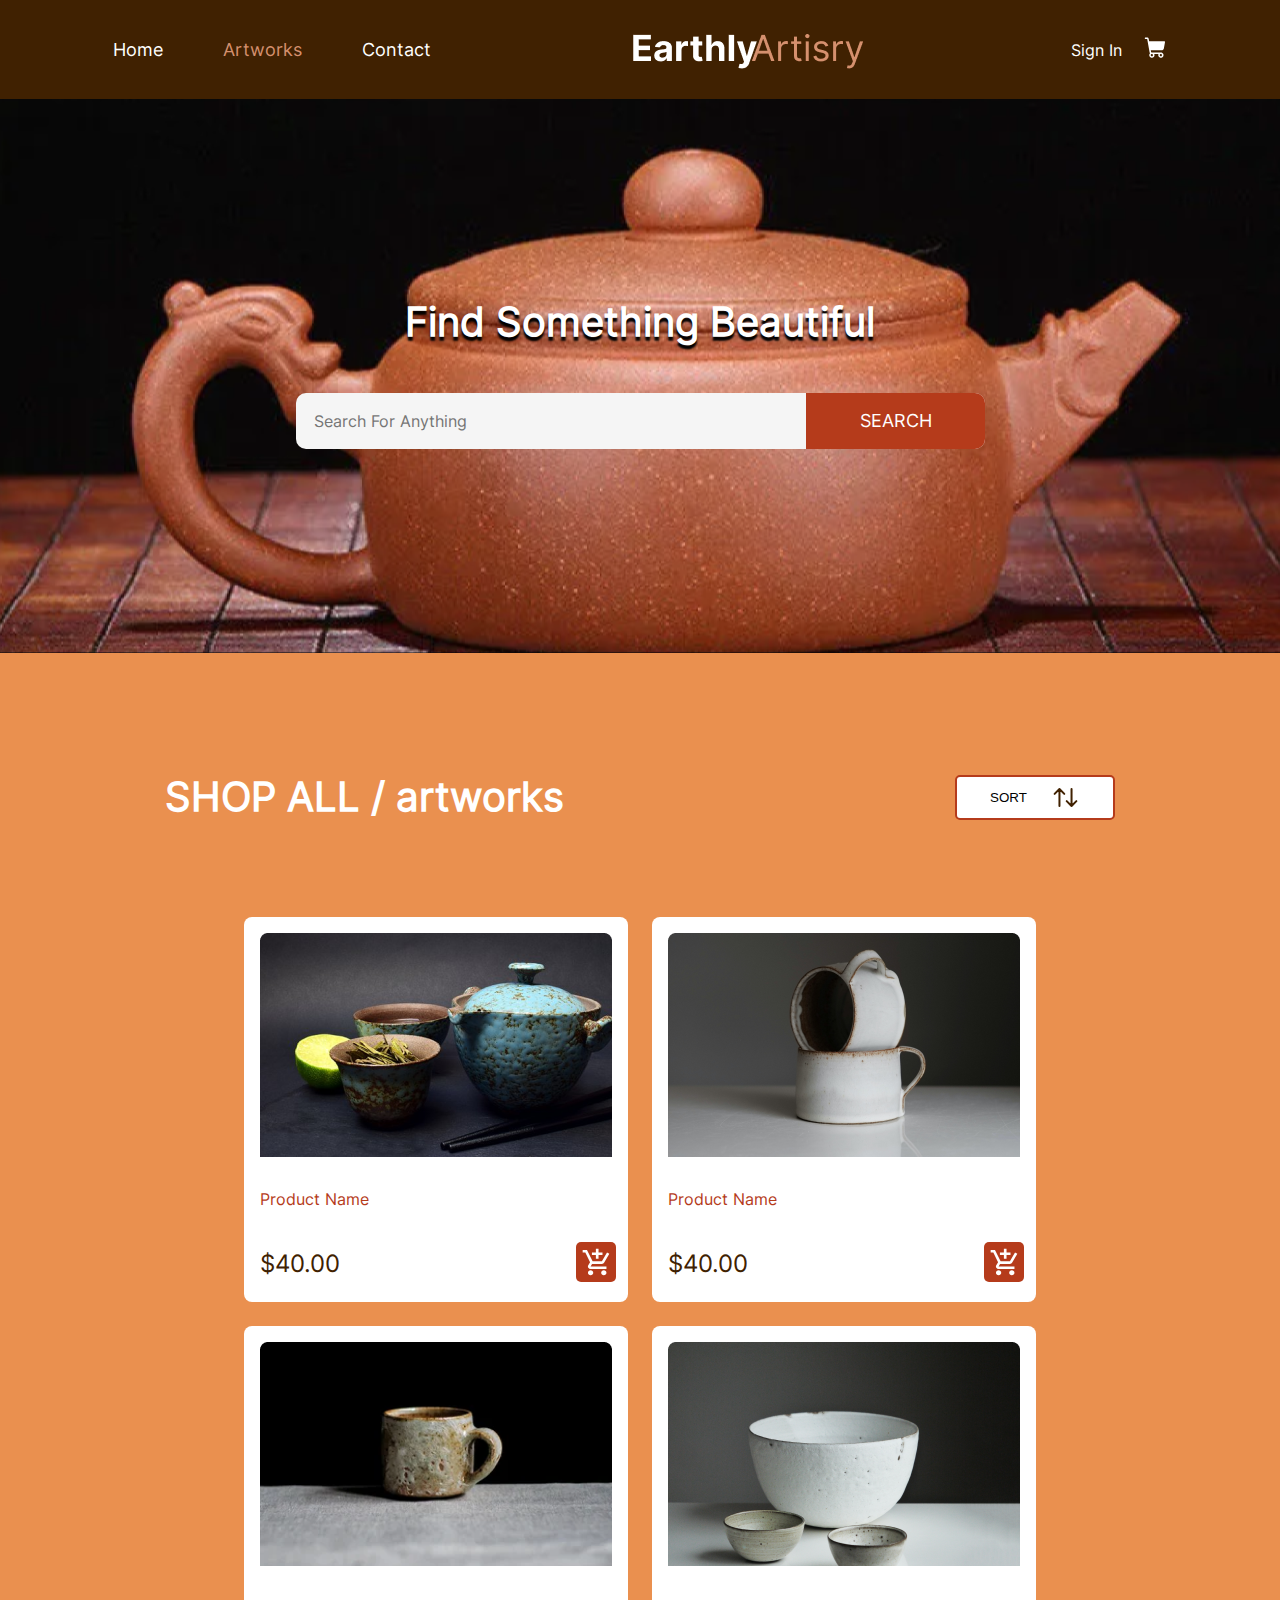
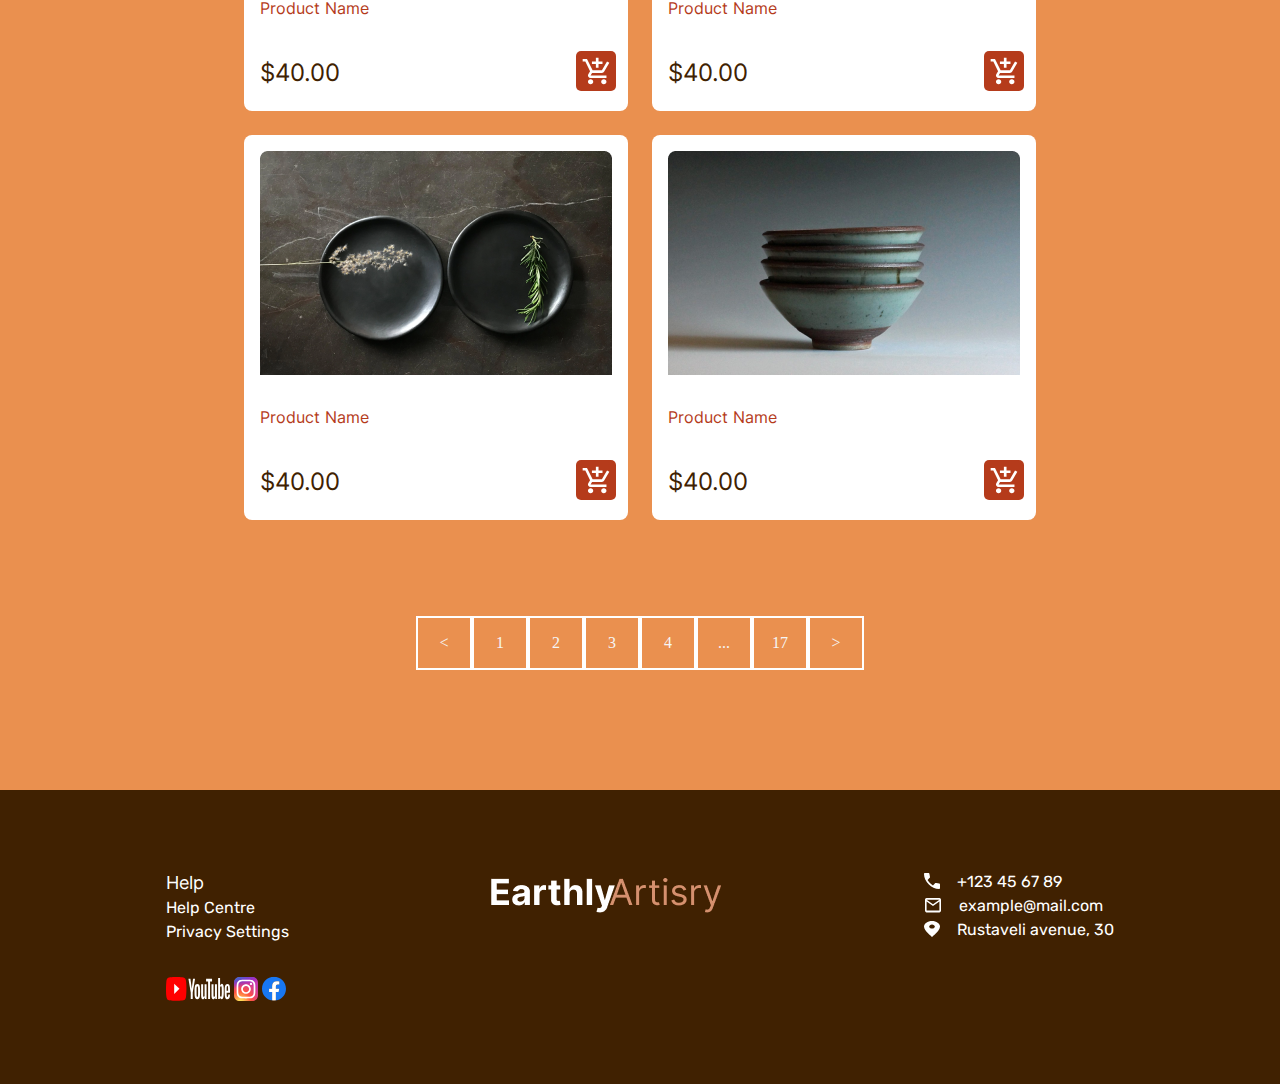
==== commit c35ca0ba: "end" ====
--- a/html/about.html
+++ b/html/about.html
@@ -159,6 +159,88 @@
             
             
         </section>
+        <!-- arteacle -->
+        <article  >
+            <div class="about_section2_main_div">
+                <h3 class="about_section2_h" >SHOP ALL / artworks</h3>
+                <button class="about_section2_button">SORT <img src="../image/tabler_arrows-sort.svg" alt=""></button>
+                </div>
+    
+                <div class="about_section2_divsection1">
+                    <div class="about_section2_div">
+                   <img class="about_section2_img" src="../image/Rectangle 102.png" alt="">
+                   <h4 class="about_section2_h4">Product Name</h4>
+                   <figure class="about_section2_figure">
+                    <p class="about_section2_p">$40.00</p>
+                    <button class="about_section2_button1"><img src="../image/material-symbols_add-shopping-cart.svg" alt=""></button>
+                   </figure>
+                   </div>
+    
+                   <div class="about_section2_div">
+                    <img class="about_section2_img" src="../image/Rectangle 102 (1).png" alt="">
+                    <h4 class="about_section2_h4">Product Name</h4>
+                    <figure class="about_section2_figure">
+                     <p class="about_section2_p">$40.00</p>
+                     <button class="about_section2_button1"><img src="../image/material-symbols_add-shopping-cart.svg" alt=""></button>
+                    </figure>
+                    </div>
+                </div>
+    
+                <div class="about_section2_divsection1">
+                    <div class="about_section2_div">
+                        <img class="about_section2_img" src="../image/Rectangle 102 (3).png" alt="">
+                        <h4 class="about_section2_h4">Product Name</h4>
+                        <figure class="about_section2_figure">
+                         <p class="about_section2_p">$40.00</p>
+                         <button class="about_section2_button1"><img src="../image/material-symbols_add-shopping-cart.svg" alt=""></button>
+                        </figure>
+                        </div>
+    
+                        <div class="about_section2_div">
+                            <img class="about_section2_img" src="../image/Rectangle 102 (4).png" alt="">
+                            <h4 class="about_section2_h4">Product Name</h4>
+                            <figure class="about_section2_figure">
+                             <p class="about_section2_p">$40.00</p>
+                             <button class="about_section2_button1"><img src="../image/material-symbols_add-shopping-cart.svg" alt=""></button>
+                            </figure>
+                            </div>
+                            </div>
+
+    
+    
+                <div class="about_section2_divsection1">
+                    <div class="about_section2_div">
+                        <img class="about_section2_img" src="../image/Rectangle 102 (6).png" alt="">
+                        <h4 class="about_section2_h4">Product Name</h4>
+                        <figure class="about_section2_figure">
+                         <p class="about_section2_p">$40.00</p>
+                         <button class="about_section2_button1"><img src="../image/material-symbols_add-shopping-cart.svg" alt=""></button>
+                        </figure>
+                        </div>
+    
+                        <div class="about_section2_div">
+                            <img class="about_section2_img" src="../image/Rectangle 102 (7).png" alt="">
+                            <h4 class="about_section2_h4">Product Name</h4>
+                            <figure class="about_section2_figure">
+                             <p class="about_section2_p">$40.00</p>
+                             <button class="about_section2_button1"><img src="../image/material-symbols_add-shopping-cart.svg" alt=""></button>
+                            </figure>
+                            </div>
+                    </div>
+    
+                            <div>
+                                <ul class="number_ul">
+                                    <li class="number_ul_li"><a class="number_ul_li_a" href=""><</a></li>
+                                <li class="number_ul_li"><a class="number_ul_li_a" href="">1</a></li>
+                                <li class="number_ul_li"><a class="number_ul_li_a"  class="number_ul_li_a"href="">2</a></li>
+                                <li class="number_ul_li"><a class="number_ul_li_a" href="">3</a></li>
+                                <li class="number_ul_li number_none"><a class="number_ul_li_a" href="">4</a></li>
+                                <li class="number_ul_li"><a class="number_ul_li_a" href="">...</a></li>
+                                <li class="number_ul_li"><a class="number_ul_li_a" href="">17</a></li>
+                                <li class="number_ul_li"><a class="number_ul_li_a" href="">></a></li>
+                            </ul>
+                            </div>
+        </article>
         <!-- footer -->
         <footer>
             <div>
@@ -176,21 +258,22 @@
         <img src="../image/logo.png" alt="">
         <div class="footer_button_div">
             <figure class="footer_icon_figure"> 
-                <a href=""><img class="footer_img" src="../image/Frame 130.svg" alt=""></a>
+                <a href="https://www.whatsapp.com/" target="_blank"><img class="footer_img" src="../image/Frame 130.svg" alt=""></a>
                 <h5 class="footer_h5">+123 45 67  89</h5>
             </figure>
           
           <figure class="footer_icon_figure"> 
-            <a href=""> <img class="footer_img" src="../image/Frame 129.svg" alt=""></a>
+            <a href="https://accounts.google.com/" target="_blank"> <img class="footer_img" src="../image/Frame 129.svg" alt=""></a>
             <h5 class="footer_h5">example@mail.com</h5>
         </figure>
            <figure class="footer_icon_figure">
-            <a href=""><img class="footer_img" src="../image/Frame 128.svg" alt=""></a>
+            <a href="https://www.google.com/maps/place/30+%E1%83%A8%E1%83%9D%E1%83%97%E1%83%90+%E1%83%A0%E1%83%A3%E1%83%A1%E1%83%97%E1%83%90%E1%83%95%E1%83%94%E1%83%9A%E1%83%98%E1%83%A1+%E1%83%92%E1%83%90%E1%83%9B%E1%83%96%E1%83%98%E1%83%A0%E1%83%98,+%E1%83%97%E1%83%91%E1%83%98%E1%83%9A%E1%83%98%E1%83%A1%E1%83%98/@41.700856,44.7919997,17z/data=!3m1!4b1!4m6!3m5!1s0x40440cdd1af7ece7:0xa0647da208fff81e!8m2!3d41.700852!4d44.7945746!16s%2Fg%2F11g_7kst5?entry=ttu" target="_blank"><img class="footer_img" src="../image/Frame 128.svg" alt=""></a>
             <h5 class="footer_h5">Rustaveli avenue, 30</h5>
         </figure>
+
         </div>
         </footer>
     </div>
-    <script src="../javascript.js"></script>
+    <script src="../script.js"></script>
 </body>
 </html>--- a/css/styleshit.css
+++ b/css/styleshit.css
@@ -0,0 +1,24 @@
+@font-face {
+    font-family: 'Inter';
+    src: url('../fonts/Inter-Regular.eot');
+    src: url('../fonts/Inter-Regular.eot?#iefix') format('embedded-opentype'),
+        url('../fonts/Inter-Regular.woff2') format('woff2'),
+        url('../fonts/Inter-Regular.woff') format('woff'),
+        url('../fonts/Inter-Regular.ttf') format('truetype'),
+        url('../fonts/Inter-Regular.svg#Inter-Regular') format('svg');
+    /* font-weight: normal;
+    font-style: normal;
+    font-display: swap; */
+}
+@font-face {
+    font-family: 'Rubik';
+    src: url('../fonts/Rubik-Regular.eot');
+    src: url('../fonts/Rubik-Regular.eot?#iefix') format('embedded-opentype'),
+        url('../fonts/Rubik-Regular.woff2') format('woff2'),
+        url('../fonts/Rubik-Regular.woff') format('woff'),
+        url('../fonts/Rubik-Regular.ttf') format('truetype'),
+        url('../fonts/Rubik-Regular.svg#Rubik-Regular') format('svg');
+    /* font-weight: normal;
+    font-style: normal;
+    font-display: swap; */
+}
--- a/css/style.css
+++ b/css/style.css
@@ -2,7 +2,6 @@
     max-width: 1440px;
     width: 100%;
     margin: auto;
-    border: 5px solid red;
 }
 /* header  */
 header{
@@ -63,7 +62,7 @@
 .header_div{
     display: flex;
     align-items: center;
-    column-gap: 16px;
+    gap: 16px;
 }
 .header_button{
     border: none;
@@ -77,6 +76,7 @@
 font-style: normal;
 font-weight: 400;
 line-height: normal;
+
 }
 .button_a:hover{
      color: chartreuse;
@@ -110,19 +110,19 @@
 }
 .section1_button{
     display: flex;
-width: 168px;
-height: 48px;
-padding: 12px 45px;
-border-radius: 10px;
-border: 2px solid #B53B1B;
-background: #FFF;
-box-shadow: 0px 4px 4px 0px #581504;
-color: #B53B1B;
-font-family: Inter;
-font-size: 16px;
-font-style: normal;
-font-weight: 400;
-line-height: 24px;
+    width: 168px;
+    height: 48px;
+    padding: 12px 45px;
+    border-radius: 10px;
+    border: 2px solid #B53B1B;
+    background: #FFF;
+    box-shadow: 0px 4px 4px 0px #581504;
+    color: #B53B1B;
+    font-family: Inter;
+    font-size: 16px;
+    font-style: normal;
+    font-weight: 400;
+    line-height: 24px;
 }
 .section1_button:hover{
     animation-delay: initial;
@@ -155,6 +155,7 @@
     border-radius: 24px;
 
 }
+
 .section2_div{
     display: flex;
     position: relative;
@@ -384,6 +385,7 @@
     justify-content: center;
     flex-direction: column;
     row-gap: 47px;
+    background-position: center;
 
 }
 .about_section1_h{
@@ -446,6 +448,16 @@
     flex-direction: column;
     
 }
+article{
+    width: 100%;
+    padding: 120px;
+    background: #EA904F;
+    gap: 24px;
+    display: none;
+    justify-content: center;
+    align-items: center;
+    flex-direction: column;
+}
 .about_section2_main_div{
     display: flex;
     justify-content: center;
@@ -456,6 +468,7 @@
 .about_section2_divsection1{
     display: flex;
     column-gap: 24px;
+
 }
 .about_section2_div:hover{
     box-shadow: 7px 7px 7px blueviolet;
@@ -652,11 +665,16 @@
 line-height: 48px;
 display: flex;
 justify-content: center;
+animation-name: colorBg;
+Animation-duration:4s;
+transition-timing-function: ease-in;
+animation-iteration-count: infinite;
 }
 .main_contact_section2_div{
     display: flex;
     column-gap: 94px;
 }
+
 .contact_section2_icon_div{
 display: flex;
 flex-direction: column;
@@ -669,6 +687,10 @@
     column-gap: 14px;
     
 }
+.contact_section_img:hover{
+    box-shadow: 6px 6px 6px yellowgreen;
+    border-radius: 5px;
+}
 h6{
     color: #FFF;
 font-family: Inter;
--- a/css/laptop.css
+++ b/css/laptop.css
@@ -1,13 +1,21 @@
 @media( max-width: 1419px){
     /* header  */
     header{
+        width: 100%;
         gap:250px;
         padding: 26px 90px;
+    }
+    .about_section2_main_div{
+    column-gap: 391px;
+    }
+    article{
+        padding: 120px 32px;
     }
 }
 @media( max-width: 1340px){
     /* header  */
     header{
+        width: 100%;
         gap:200px;
         padding: 26px 32px;
     }
@@ -22,10 +30,10 @@
     } 
 
     /* about */
-    .none_bacground{
+    .about_section2{
         display: none;
     }
-    .coloman_div{
+    article{
         display: flex;
         flex-direction: column;
     }
@@ -34,6 +42,7 @@
         padding: 120px 116px;
     }
 }
+
 
 @media( max-width: 1088px){
     /* header  */
@@ -58,12 +67,18 @@
     padding: 120px 24px;
    }
 
+
+}@media( max-width: 1022px){
+/* about section2  */
+.about_section2_main_div{
+    column-gap: 127px;
+    }
 }
 @media( max-width: 1003px){
     /* header  */
     header{
         gap: 80px;
-    }
+    } 
     /* footer  */
     footer{
         gap: 80px;
@@ -138,11 +153,20 @@
 .section3{
     padding:120px 32px ;
 }
+/*  about section 2  */
+.about_section2_div{
+    width: 336px;
+padding: 16px;
+}
+.about_section2_img{
+    width: 100%;
+height: 224px;
+}
+.about_section2_figure{
+    column-gap: 182px;
+}
+.about_section2_main_div{
+    column-gap: 100px;
+    }
 }
 
-@media( max-width: 758px){
-/* footer  */
-    footer{
-        gap: 59px;
-    }
-}
--- a/css/tablet.css
+++ b/css/tablet.css
@@ -1,3 +1,25 @@
+@media( max-width: 758px){
+    /* footer  */
+        footer{
+            gap: 59px;
+        }
+    
+    /* about section  */
+    article{
+        width: 100%;
+    }
+ }
+ @media( max-width: 731px){
+    .about_section2_h{
+    font-size: 16px;
+    line-height: 24px; 
+    }
+    .about_section2_divsection1{
+        flex-direction: column;
+        row-gap: 24px;
+    }
+
+ }
 @media( max-width: 707px){
     header{
         gap: 101px;
@@ -39,9 +61,23 @@
 padding: 19px 20px 18px 16px;
 
 }
+/* about section 1 */
+.about_section1{
+    width: 100%;
+    padding: 136px 36px;
+}
+ .about_section1_form{
+    width: 392px;
+    gap: 59px; 
+ }
+
+.about_section1_input{
+    width: 100%;
+    gap: 59px;
+}
 }
 @media( max-width: 600px){
-   
+    /* contactsection 1 */
     .contact_section1_div{
         width: 432px;
         height: 400px;
@@ -59,6 +95,11 @@
     .map{
         width: 100%;
         height: 320px;
+    }
+    /* abaut section 1  */
+    .about_section1_h{
+font-size: 32px;
+line-height: normal;
     }
 }
 
@@ -99,5 +140,15 @@
   }  
   .section4_button{
 padding: 16px 20px 16px 21px;
+  } 
+  /* about section 1  */
+  .about_section1{
+    margin-top: 80px;
+}
+/* about section 2  */
+  .number_ul_li_a{
+    width: 40px;
+    height: 40px;
   }
 }
+
--- a/css/mobile.css
+++ b/css/mobile.css
@@ -6,16 +6,41 @@
     .contact_section1_figure{
         flex-direction: column;
     }
+
+}
+@media( max-width: 415px){
+    .about_section1{
+        margin-top: 70px;
+    }
+    .about_section1_h{
+        font-size: 24px;
+        line-height: 24px;
+    }
+    .about_section1_form{
+        width: 100%;
+        gap: 10px;
+    }
+    .about_section1_button{
+        padding: 10px 20px 10px 20px;
+    }
+    
 }
 
 
 @media( max-width: 350px){
     header{
-        gap:15px ;
+      gap: 5px;
+        width: 100%;
+    }
+    .section1{
+        margin-top: 50px;
     }
     .section1_h{
-        font-size: 25px;
-        line-height: 34px;
+        font-size: 18px;
+        line-height: 25px;
+    }
+    .section2{
+        padding: 0%;
     }
     .hover_img{
         width: 140px;
@@ -31,7 +56,34 @@
     }
     .section4_input{
         width: 180px;
+    } 
+    /* about section 1 */
+    .about_section2_main_div{
+        gap: 5px;
     }
+    .about_section2_button{
+        width: 100px;  
+    }
+    /* about section 2 */
+    .about_section2_div{
+     width: 100%;
+    }
+    article{
+        padding:120px 0px;
+    }
+    .about_section2_figure{
+        column-gap: 100px;
+
+    }
+    .about_section2_img{
+        width: 230px;
+        height: 180px;
+    }
+    .number_none{
+        display: none;
+    }
+    
+    /* contact section 1 */
     .contact_section1_div{
         width: 100%;
         height: 500px;
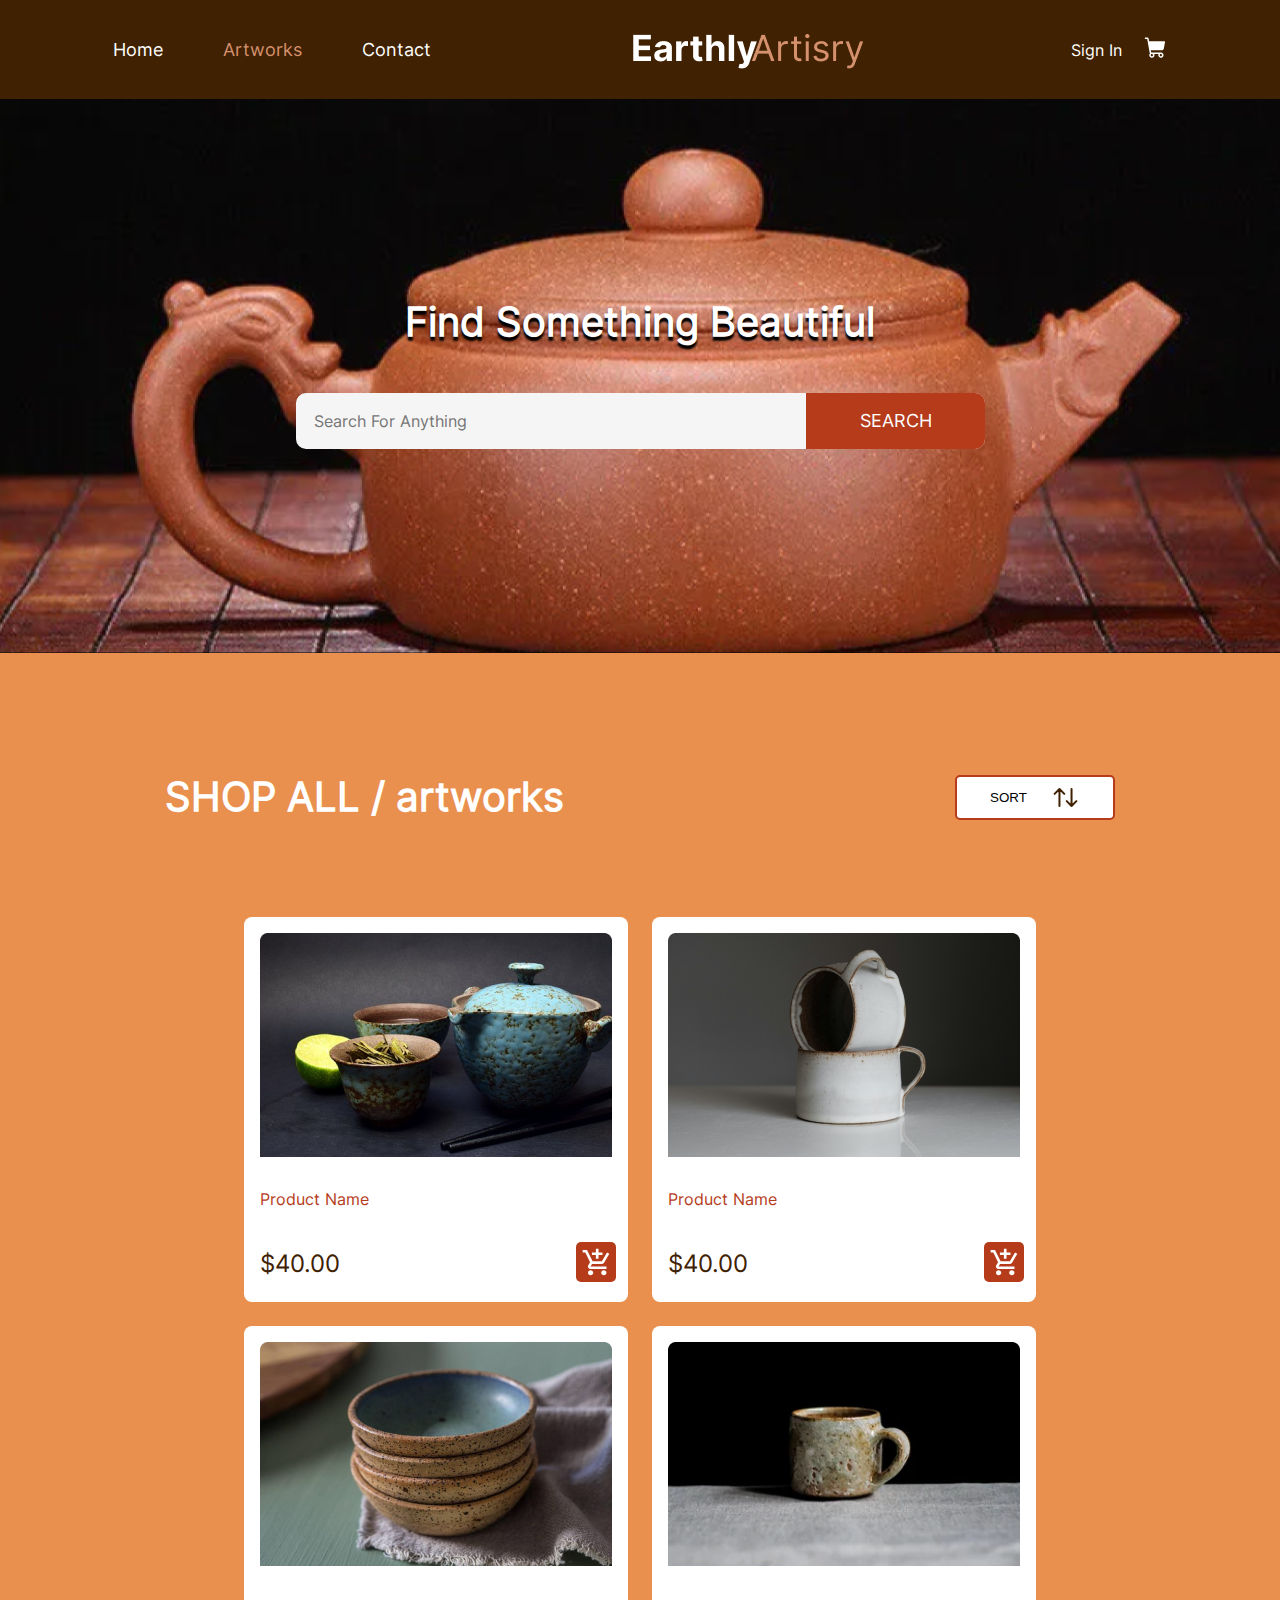
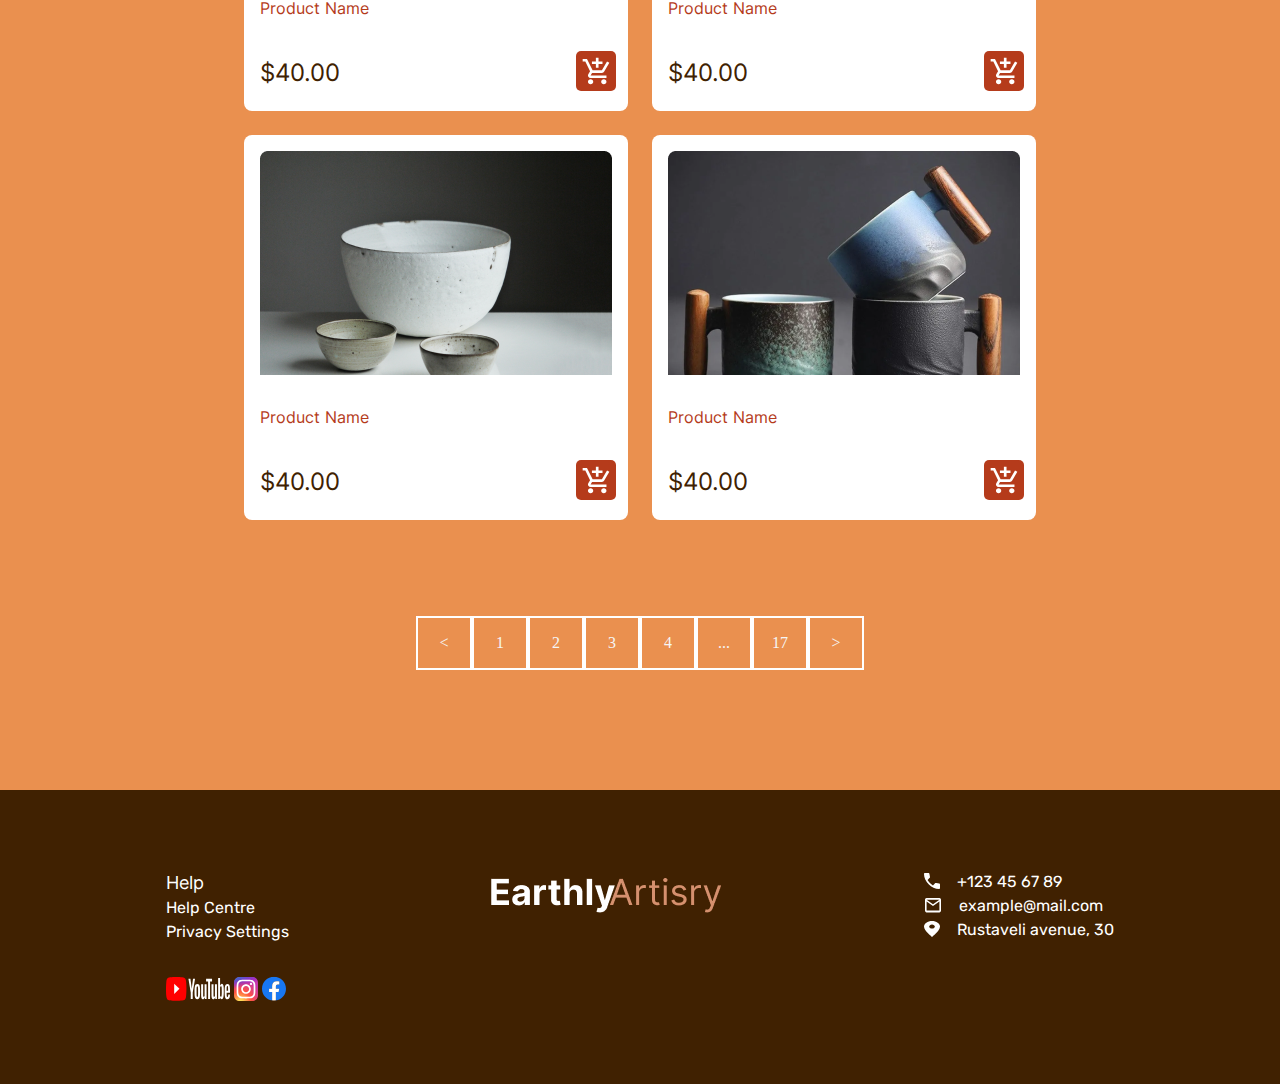
==== commit 62dfe893: "end" ====
--- a/html/about.html
+++ b/html/about.html
@@ -188,7 +188,7 @@
     
                 <div class="about_section2_divsection1">
                     <div class="about_section2_div">
-                        <img class="about_section2_img" src="../image/Rectangle 102 (3).png" alt="">
+                        <img class="about_section2_img" src="../image/Rectangle 102 (2).png" alt="">
                         <h4 class="about_section2_h4">Product Name</h4>
                         <figure class="about_section2_figure">
                          <p class="about_section2_p">$40.00</p>
@@ -197,7 +197,7 @@
                         </div>
     
                         <div class="about_section2_div">
-                            <img class="about_section2_img" src="../image/Rectangle 102 (4).png" alt="">
+                            <img class="about_section2_img" src="../image/Rectangle 102 (3).png" alt="">
                             <h4 class="about_section2_h4">Product Name</h4>
                             <figure class="about_section2_figure">
                              <p class="about_section2_p">$40.00</p>
@@ -210,7 +210,7 @@
     
                 <div class="about_section2_divsection1">
                     <div class="about_section2_div">
-                        <img class="about_section2_img" src="../image/Rectangle 102 (6).png" alt="">
+                        <img class="about_section2_img" src="../image/Rectangle 102 (4).png" alt="">
                         <h4 class="about_section2_h4">Product Name</h4>
                         <figure class="about_section2_figure">
                          <p class="about_section2_p">$40.00</p>
@@ -219,7 +219,7 @@
                         </div>
     
                         <div class="about_section2_div">
-                            <img class="about_section2_img" src="../image/Rectangle 102 (7).png" alt="">
+                            <img class="about_section2_img" src="../image/Rectangle 102 (5).png" alt="">
                             <h4 class="about_section2_h4">Product Name</h4>
                             <figure class="about_section2_figure">
                              <p class="about_section2_p">$40.00</p>
